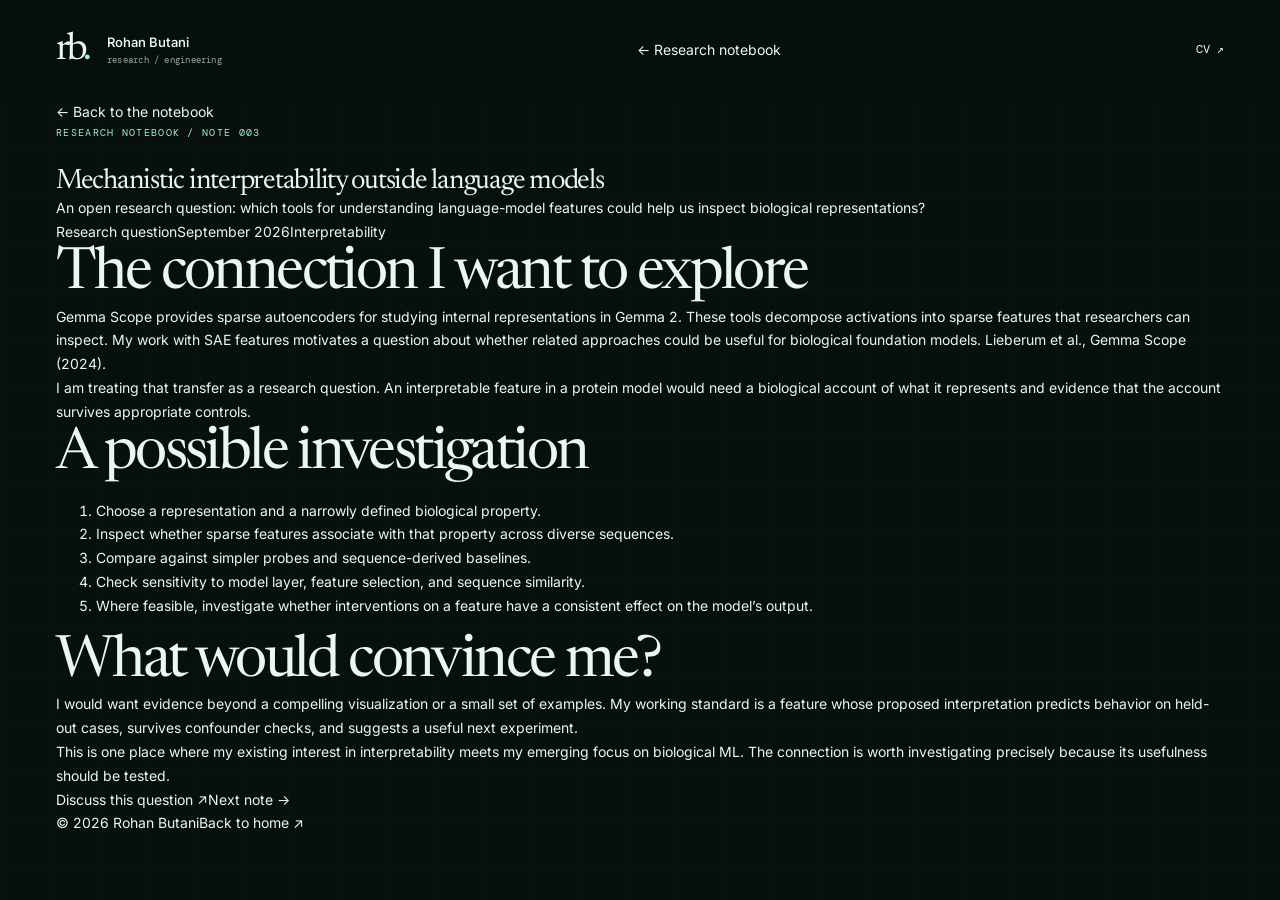
==== notes/interpretability-biology/index.html @ bb78e494 "Add a notebook entry on interpretability in biological models" ====
<!doctype html>
<html lang="en"><head>
<meta charset="utf-8"><meta name="viewport" content="width=device-width, initial-scale=1">
<meta name="theme-color" content="#07100f"><meta name="description" content="An open research question: which tools for understanding language-model features could help us inspect biological representations?">
<meta property="og:title" content="Mechanistic interpretability outside language models · Rohan Butani"><meta property="og:description" content="An open research question: which tools for understanding language-model features could help us inspect biological representations?"><meta property="og:type" content="article">
<title>Mechanistic interpretability outside language models · Rohan Butani</title><link rel="icon" href="../../favicon.svg" type="image/svg+xml">
<link rel="preconnect" href="https://fonts.googleapis.com"><link rel="preconnect" href="https://fonts.gstatic.com" crossorigin>
<link href="https://fonts.googleapis.com/css2?family=DM+Mono:wght@400;500&family=Inter:wght@400;500;600&family=Newsreader:ital,wght@0,400;0,500;1,400&display=swap" rel="stylesheet">
<link rel="stylesheet" href="../../styles.css"><script src="../../app.js" defer></script></head><body>
<a class="skip-link" href="#main">Skip to content</a>
<header class="site-header detail-header"><a class="identity" href="../../" aria-label="Rohan Butani home"><span class="monogram">rb<span>.</span></span><span class="identity-text">Rohan Butani<small>research / engineering</small></span></a><a class="detail-nav" href="../../#notes">← Research notebook</a><a class="cv-link" href="../../cv.html">CV ↗</a></header>
<main id="main" class="section-wrap detail-main"><a class="back-link" href="../../#notes">← Back to the notebook</a><p class="eyebrow section-label">Research notebook / Note 003</p><h1>Mechanistic interpretability outside language models</h1><p class="detail-subtitle">An open research question: which tools for understanding language-model features could help us inspect biological representations?</p><div class="detail-meta"><span>Research question</span><span>September 2026</span><span>Interpretability</span></div><article class="detail-body" aria-label="Notebook entry">
<h2>The connection I want to explore</h2>
<p>Gemma Scope provides sparse autoencoders for studying internal representations in Gemma 2. These tools decompose activations into sparse features that researchers can inspect. My work with SAE features motivates a question about whether related approaches could be useful for biological foundation models. <a href="https://arxiv.org/abs/2408.05147">Lieberum et al., Gemma Scope (2024)</a>.</p>
<p>I am treating that transfer as a research question. An interpretable feature in a protein model would need a biological account of what it represents and evidence that the account survives appropriate controls.</p>
<h2>A possible investigation</h2>
<ol><li>Choose a representation and a narrowly defined biological property.</li><li>Inspect whether sparse features associate with that property across diverse sequences.</li><li>Compare against simpler probes and sequence-derived baselines.</li><li>Check sensitivity to model layer, feature selection, and sequence similarity.</li><li>Where feasible, investigate whether interventions on a feature have a consistent effect on the model’s output.</li></ol>
<h2>What would convince me?</h2>
<p>I would want evidence beyond a compelling visualization or a small set of examples. My working standard is a feature whose proposed interpretation predicts behavior on held-out cases, survives confounder checks, and suggests a useful next experiment.</p>
<p>This is one place where my existing interest in interpretability meets my emerging focus on biological ML. The connection is worth investigating precisely because its usefulness should be tested.</p></article><div class="detail-end"><a href="mailto:rbutani1@jh.edu">Discuss this question ↗</a><a href="../protein-language-models/">Next note →</a></div></main>
<footer class="site-footer section-wrap"><span>© <span id="year">2026</span> Rohan Butani</span><a href="../../">Back to home ↗</a></footer></body></html>
---- styles.css ----
:root{--bg:#07100f;--bg-soft:#0b1514;--panel:#0e1916;--text:#ecf6f1;--muted:#95aaa1;--dim:#688077;--mint:#9ef0ca;--lime:#d6ff6a;--blue:#83c7ff;--line:rgba(181,216,199,.13);--serif:'Newsreader',Georgia,serif;--sans:'Inter',Arial,sans-serif;--mono:'DM Mono',monospace}
*{box-sizing:border-box}html{scroll-behavior:smooth;scroll-padding-top:100px}body{margin:0;background:var(--bg);color:var(--text);font-family:var(--sans);font-size:14px;line-height:1.7;-webkit-font-smoothing:antialiased}body::before{content:'';position:fixed;inset:0;pointer-events:none;z-index:-1;background-image:linear-gradient(rgba(190,220,203,.018) 1px,transparent 1px),linear-gradient(90deg,rgba(190,220,203,.018) 1px,transparent 1px);background-size:48px 48px}a{color:inherit;text-decoration:none}button{font:inherit;color:inherit;cursor:pointer}button,a{-webkit-tap-highlight-color:transparent}button{border:0}button:disabled{cursor:default}::selection{background:var(--mint);color:var(--bg)}:focus-visible{outline:2px solid var(--mint);outline-offset:6px}h1,h2,h3,p{margin:0}h1,h2{font-family:var(--serif);font-weight:400;letter-spacing:-.045em;line-height:1.05}h2{font-size:58px}h3{font-weight:500;font-size:20px;line-height:1.35;letter-spacing:-.035em}em{font-weight:400;color:var(--mint)}svg{display:block;width:100%}button{background:none}section[id]{scroll-margin-top:24px}.section-wrap{width:min(1240px,calc(100% - 112px));margin-inline:auto}.section{padding-block:112px}.eyebrow,.mono,.tags,.card-meta{font-family:var(--mono);font-weight:400}.eyebrow{font-size:10px;letter-spacing:.13em;text-transform:uppercase;line-height:1.7}.mono{font-size:10px;letter-spacing:.01em}.muted{color:var(--muted)}.section-label{color:var(--mint);margin-bottom:26px}.status-dot{display:inline-block;width:6px;height:6px;flex-shrink:0;background:var(--mint);border-radius:50%;box-shadow:0 0 10px #9ef0ca33;margin-right:8px;vertical-align:middle}.skip-link{position:fixed;top:-100px;left:20px;background:var(--mint);color:var(--bg);padding:12px 20px;z-index:100}.skip-link:focus{top:12px}
.site-header{height:100px;max-width:1440px;margin:auto;padding-inline:56px;display:flex;align-items:center;justify-content:space-between;gap:28px;position:sticky;top:0;z-index:20;background:#07100feb;backdrop-filter:blur(18px);border-bottom:1px solid transparent;transition:border-color .2s}.site-header.scrolled{border-color:var(--line)}.identity{display:flex;align-items:center;gap:14px;white-space:nowrap}.monogram{font-family:var(--serif);font-size:38px;line-height:1;letter-spacing:-4px;padding-right:5px}.monogram span{color:var(--mint)}.identity-text{font-size:13px;font-weight:550;line-height:1.6}.identity-text small{display:block;font-family:var(--mono);font-size:9px;color:var(--muted);font-weight:400;letter-spacing:.025em}.main-nav{display:flex;align-items:center;gap:25px;border:1px solid var(--line);border-radius:30px;padding:12px 24px;background:#b6d9ca04}.main-nav a{font-size:11px;color:var(--muted);transition:color .2s;position:relative}.main-nav a:hover,.main-nav a.active{color:var(--text)}.nav-dot{width:4px;height:4px;border-radius:50%;background:var(--mint);position:absolute;right:-7px;top:2px}.cv-link{font-family:var(--mono);font-size:12px}.cv-link span{color:var(--mint);margin-left:13px}.menu-toggle{display:none}
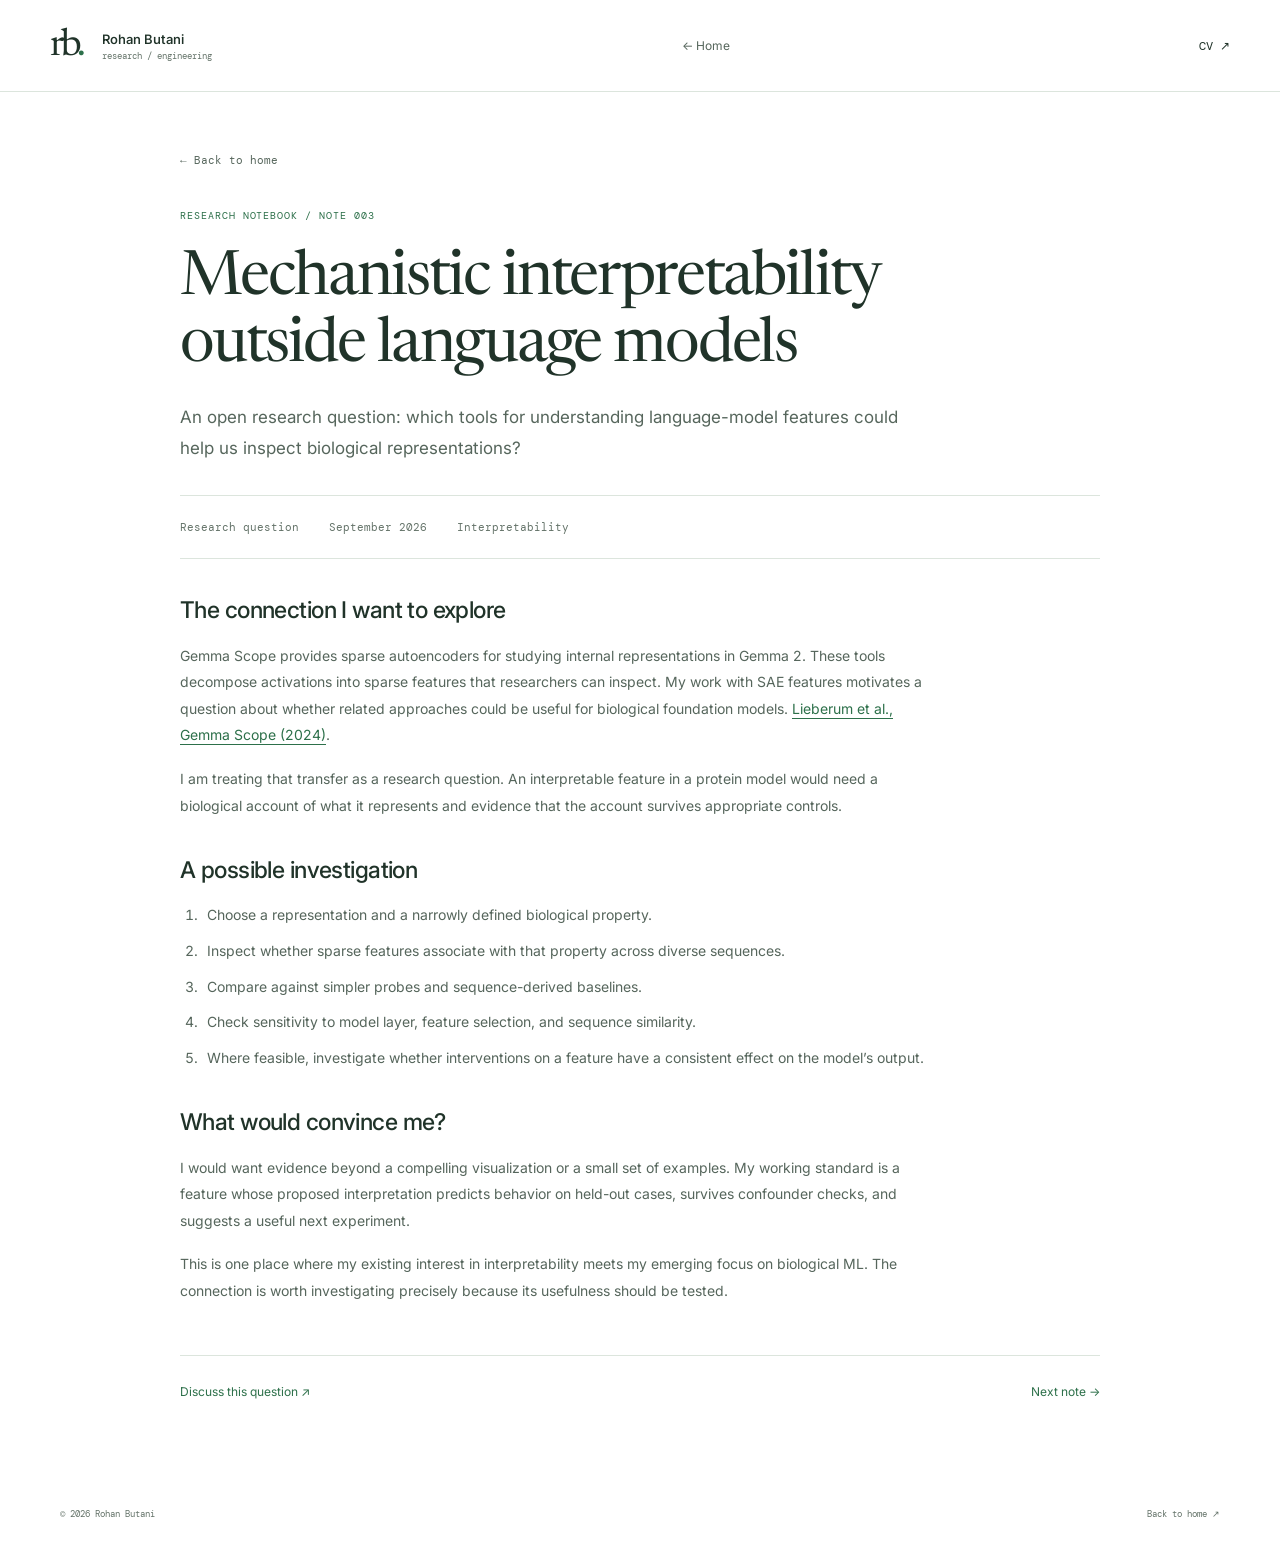
==== commit efd8994f: "Consolidate research experience and simplify homepage content" ====
--- a/notes/interpretability-biology/index.html
+++ b/notes/interpretability-biology/index.html
@@ -1,15 +1,15 @@
 <!doctype html>
 <html lang="en"><head>
 <meta charset="utf-8"><meta name="viewport" content="width=device-width, initial-scale=1">
-<meta name="theme-color" content="#07100f"><meta name="description" content="An open research question: which tools for understanding language-model features could help us inspect biological representations?">
+<meta name="robots" content="noindex"><meta name="theme-color" content="#ffffff"><meta name="description" content="An open research question: which tools for understanding language-model features could help us inspect biological representations?">
 <meta property="og:title" content="Mechanistic interpretability outside language models · Rohan Butani"><meta property="og:description" content="An open research question: which tools for understanding language-model features could help us inspect biological representations?"><meta property="og:type" content="article">
 <title>Mechanistic interpretability outside language models · Rohan Butani</title><link rel="icon" href="../../favicon.svg" type="image/svg+xml">
 <link rel="preconnect" href="https://fonts.googleapis.com"><link rel="preconnect" href="https://fonts.gstatic.com" crossorigin>
 <link href="https://fonts.googleapis.com/css2?family=DM+Mono:wght@400;500&family=Inter:wght@400;500;600&family=Newsreader:ital,wght@0,400;0,500;1,400&display=swap" rel="stylesheet">
 <link rel="stylesheet" href="../../styles.css"><script src="../../app.js" defer></script></head><body>
 <a class="skip-link" href="#main">Skip to content</a>
-<header class="site-header detail-header"><a class="identity" href="../../" aria-label="Rohan Butani home"><span class="monogram">rb<span>.</span></span><span class="identity-text">Rohan Butani<small>research / engineering</small></span></a><a class="detail-nav" href="../../#notes">← Research notebook</a><a class="cv-link" href="../../cv.html">CV ↗</a></header>
-<main id="main" class="section-wrap detail-main"><a class="back-link" href="../../#notes">← Back to the notebook</a><p class="eyebrow section-label">Research notebook / Note 003</p><h1>Mechanistic interpretability outside language models</h1><p class="detail-subtitle">An open research question: which tools for understanding language-model features could help us inspect biological representations?</p><div class="detail-meta"><span>Research question</span><span>September 2026</span><span>Interpretability</span></div><article class="detail-body" aria-label="Notebook entry">
+<header class="site-header detail-header"><a class="identity" href="../../" aria-label="Rohan Butani home"><span class="monogram">rb<span>.</span></span><span class="identity-text">Rohan Butani<small>research / engineering</small></span></a><a class="detail-nav" href="../../">← Home</a><a class="cv-link" href="../../cv.html">CV ↗</a></header>
+<main id="main" class="section-wrap detail-main"><a class="back-link" href="../../">← Back to home</a><p class="eyebrow section-label">Research notebook / Note 003</p><h1>Mechanistic interpretability outside language models</h1><p class="detail-subtitle">An open research question: which tools for understanding language-model features could help us inspect biological representations?</p><div class="detail-meta"><span>Research question</span><span>September 2026</span><span>Interpretability</span></div><article class="detail-body" aria-label="Notebook entry">
 <h2>The connection I want to explore</h2>
 <p>Gemma Scope provides sparse autoencoders for studying internal representations in Gemma 2. These tools decompose activations into sparse features that researchers can inspect. My work with SAE features motivates a question about whether related approaches could be useful for biological foundation models. <a href="https://arxiv.org/abs/2408.05147">Lieberum et al., Gemma Scope (2024)</a>.</p>
 <p>I am treating that transfer as a research question. An interpretable feature in a protein model would need a biological account of what it represents and evidence that the account survives appropriate controls.</p>
@@ -17,5 +17,5 @@
 <ol><li>Choose a representation and a narrowly defined biological property.</li><li>Inspect whether sparse features associate with that property across diverse sequences.</li><li>Compare against simpler probes and sequence-derived baselines.</li><li>Check sensitivity to model layer, feature selection, and sequence similarity.</li><li>Where feasible, investigate whether interventions on a feature have a consistent effect on the model’s output.</li></ol>
 <h2>What would convince me?</h2>
 <p>I would want evidence beyond a compelling visualization or a small set of examples. My working standard is a feature whose proposed interpretation predicts behavior on held-out cases, survives confounder checks, and suggests a useful next experiment.</p>
-<p>This is one place where my existing interest in interpretability meets my emerging focus on biological ML. The connection is worth investigating precisely because its usefulness should be tested.</p></article><div class="detail-end"><a href="mailto:rbutani1@jh.edu">Discuss this question ↗</a><a href="../protein-language-models/">Next note →</a></div></main>
+<p>This is one place where my existing interest in interpretability meets my emerging focus on biological ML. The connection is worth investigating precisely because its usefulness should be tested.</p></article><div class="detail-end"><a href="mailto:rbutani1@jh.edu">Discuss this question ↗</a><a href="../../notes/protein-language-models/">Next note →</a></div></main>
 <footer class="site-footer section-wrap"><span>© <span id="year">2026</span> Rohan Butani</span><a href="../../">Back to home ↗</a></footer></body></html>
--- a/styles.css
+++ b/styles.css
@@ -1,3 +1,403 @@
-:root{--bg:#07100f;--bg-soft:#0b1514;--panel:#0e1916;--text:#ecf6f1;--muted:#95aaa1;--dim:#688077;--mint:#9ef0ca;--lime:#d6ff6a;--blue:#83c7ff;--line:rgba(181,216,199,.13);--serif:'Newsreader',Georgia,serif;--sans:'Inter',Arial,sans-serif;--mono:'DM Mono',monospace}
-*{box-sizing:border-box}html{scroll-behavior:smooth;scroll-padding-top:100px}body{margin:0;background:var(--bg);color:var(--text);font-family:var(--sans);font-size:14px;line-height:1.7;-webkit-font-smoothing:antialiased}body::before{content:'';position:fixed;inset:0;pointer-events:none;z-index:-1;background-image:linear-gradient(rgba(190,220,203,.018) 1px,transparent 1px),linear-gradient(90deg,rgba(190,220,203,.018) 1px,transparent 1px);background-size:48px 48px}a{color:inherit;text-decoration:none}button{font:inherit;color:inherit;cursor:pointer}button,a{-webkit-tap-highlight-color:transparent}button{border:0}button:disabled{cursor:default}::selection{background:var(--mint);color:var(--bg)}:focus-visible{outline:2px solid var(--mint);outline-offset:6px}h1,h2,h3,p{margin:0}h1,h2{font-family:var(--serif);font-weight:400;letter-spacing:-.045em;line-height:1.05}h2{font-size:58px}h3{font-weight:500;font-size:20px;line-height:1.35;letter-spacing:-.035em}em{font-weight:400;color:var(--mint)}svg{display:block;width:100%}button{background:none}section[id]{scroll-margin-top:24px}.section-wrap{width:min(1240px,calc(100% - 112px));margin-inline:auto}.section{padding-block:112px}.eyebrow,.mono,.tags,.card-meta{font-family:var(--mono);font-weight:400}.eyebrow{font-size:10px;letter-spacing:.13em;text-transform:uppercase;line-height:1.7}.mono{font-size:10px;letter-spacing:.01em}.muted{color:var(--muted)}.section-label{color:var(--mint);margin-bottom:26px}.status-dot{display:inline-block;width:6px;height:6px;flex-shrink:0;background:var(--mint);border-radius:50%;box-shadow:0 0 10px #9ef0ca33;margin-right:8px;vertical-align:middle}.skip-link{position:fixed;top:-100px;left:20px;background:var(--mint);color:var(--bg);padding:12px 20px;z-index:100}.skip-link:focus{top:12px}
-.site-header{height:100px;max-width:1440px;margin:auto;padding-inline:56px;display:flex;align-items:center;justify-content:space-between;gap:28px;position:sticky;top:0;z-index:20;background:#07100feb;backdrop-filter:blur(18px);border-bottom:1px solid transparent;transition:border-color .2s}.site-header.scrolled{border-color:var(--line)}.identity{display:flex;align-items:center;gap:14px;white-space:nowrap}.monogram{font-family:var(--serif);font-size:38px;line-height:1;letter-spacing:-4px;padding-right:5px}.monogram span{color:var(--mint)}.identity-text{font-size:13px;font-weight:550;line-height:1.6}.identity-text small{display:block;font-family:var(--mono);font-size:9px;color:var(--muted);font-weight:400;letter-spacing:.025em}.main-nav{display:flex;align-items:center;gap:25px;border:1px solid var(--line);border-radius:30px;padding:12px 24px;background:#b6d9ca04}.main-nav a{font-size:11px;color:var(--muted);transition:color .2s;position:relative}.main-nav a:hover,.main-nav a.active{color:var(--text)}.nav-dot{width:4px;height:4px;border-radius:50%;background:var(--mint);position:absolute;right:-7px;top:2px}.cv-link{font-family:var(--mono);font-size:12px}.cv-link span{color:var(--mint);margin-left:13px}.menu-toggle{display:none}
+:root {
+  --bg: #ffffff;
+  --bg-soft: #f4f8f3;
+  --panel: #edf5eb;
+  --text: #203329;
+  --muted: #56665c;
+  --dim: #647369;
+  --mint: #2d704a;
+  --line: #dce5dd;
+  --serif: 'Newsreader', Georgia, serif;
+  --sans: 'Inter', Arial, sans-serif;
+  --mono: 'DM Mono', monospace;
+}
+* { box-sizing: border-box; }
+[hidden] { display: none !important; }
+html { scroll-behavior: smooth; scroll-padding-top: 95px; }
+body { margin: 0; background: var(--bg); color: var(--text); font: 14px/1.75 var(--sans); -webkit-font-smoothing: antialiased; }
+a { color: inherit; text-decoration: none; }
+button { border: 0; background: none; color: inherit; font: inherit; cursor: pointer; }
+a, button { -webkit-tap-highlight-color: transparent; }
+::selection { background: #dcefd6; color: var(--text); }
+:focus-visible { outline: 2px solid var(--mint); outline-offset: 5px; }
+h1, h2, h3, p { margin: 0; }
+h1, h2 { font-family: var(--serif); font-weight: 400; letter-spacing: -.035em; line-height: 1.08; }
+h2 { font-size: 47px; }
+h3 { font-size: 20px; font-weight: 500; line-height: 1.4; letter-spacing: -.025em; }
+em { color: var(--mint); font-weight: 400; }
+.section-wrap { width: min(1160px, calc(100% - 100px)); margin-inline: auto; }
+.section { padding-block: 90px; }
+.eyebrow, .mono, .tags { font-family: var(--mono); font-weight: 400; }
+.eyebrow { font-size: 10px; text-transform: uppercase; letter-spacing: .095em; line-height: 1.7; }
+.mono { font-size: 11px; }
+.muted { color: var(--muted); }
+.section-label { color: var(--mint); margin-bottom: 20px; }
+.status-dot { display: inline-block; width: 6px; height: 6px; border-radius: 50%; background: var(--mint); vertical-align: middle; margin-right: 8px; }
+.skip-link { position: fixed; z-index: 100; top: -100px; left: 20px; padding: 12px 20px; background: var(--panel); color: var(--text); }
+.skip-link:focus { top: 12px; }
+
+/* Navigation */
+.site-header { height: 92px; padding-inline: 50px; display: flex; align-items: center; justify-content: space-between; gap: 25px; position: sticky; top: 0; z-index: 20; background: #fffffff5; backdrop-filter: blur(12px); border-bottom: 1px solid var(--line); }
+.identity { display: flex; align-items: center; gap: 15px; white-space: nowrap; }
+.monogram { font: 38px/1 var(--serif); letter-spacing: -4px; padding-right: 5px; }
+.monogram span { color: var(--mint); }
+.identity-text { font-size: 13px; font-weight: 550; line-height: 1.7; }
+.identity-text small { display: block; color: var(--dim); font: 9px/1.5 var(--mono); }
+.main-nav { display: flex; align-items: center; gap: 26px; }
+.main-nav a { padding: 8px 0; color: var(--muted); font-size: 12px; border-bottom: 1px solid transparent; }
+.main-nav a:hover, .main-nav a.active { color: var(--mint); border-color: var(--mint); }
+.cv-link { font: 12px var(--mono); }
+.cv-link span { color: var(--mint); margin-left: 9px; }
+.menu-toggle { display: none; }
+
+/* Introduction */
+.hero { display: grid; grid-template-columns: minmax(0, 1fr) 255px; align-items: center; gap: 80px; padding-block: 83px 85px; }
+.institution { color: var(--mint); }
+.hero-discipline { font-size: 10px; color: var(--dim); margin-top: 6px; }
+.hero h1 { font-size: clamp(58px, 5.3vw, 76px); line-height: 1.06; margin: 28px 0 24px; max-width: 770px; }
+.hero h1 em { display: block; }
+.hero-description { max-width: 640px; color: var(--muted); font-size: 15px; line-height: 1.85; }
+.hero-actions { display: flex; align-items: center; flex-wrap: wrap; gap: 27px; margin-top: 28px; }
+.button { display: inline-flex; align-items: center; gap: 27px; padding: 12px 18px; border: 1px solid #c9dec5; font-size: 12px; font-weight: 500; border-radius: 3px; }
+.button-primary { background: #e4f0df; color: #27583b; }
+.button-primary:hover { background: #d6e9cf; }
+.button span { font-size: 18px; }
+.email-link { font-size: 12px; color: var(--muted); }
+.email-link span { margin-left: 9px; }
+.hero-direction { margin-top: 28px; padding-left: 15px; border-left: 2px solid #bad5b2; }
+.hero-direction .eyebrow { font-size: 9px; color: var(--dim); }
+.hero-direction p { font-size: 12px; margin-top: 4px; }
+.hero-direction p span { padding-inline: 4px; color: var(--mint); }
+.hero-profile { border-left: 1px solid var(--line); padding: 6px 0 6px 30px; }
+.hero-profile > .eyebrow { color: var(--dim); font-size: 9px; margin-bottom: 29px; }
+.hero-profile > div { margin-bottom: 26px; }
+.hero-profile h2 { font: 500 12px/1.5 var(--sans); letter-spacing: 0; margin-bottom: 7px; }
+.hero-profile p { font-size: 12px; color: var(--muted); line-height: 1.85; }
+.hero-profile > a { font-size: 11px; color: var(--mint); }
+.hero-profile > a span { margin-left: 8px; }
+
+/* Research and projects */
+.section-intro { display: flex; align-items: flex-end; justify-content: space-between; gap: 55px; margin-bottom: 36px; }
+.intro-description { max-width: 360px; color: var(--muted); font-size: 13px; line-height: 1.85; }
+.work-section { border-block: 1px solid var(--line); background: var(--bg-soft); }
+.filter-bar { display: flex; align-items: center; justify-content: space-between; gap: 20px; margin-bottom: 22px; padding-bottom: 18px; border-bottom: 1px solid var(--line); }
+.filters { display: flex; gap: 8px; }
+.filter { padding: 7px 13px; border: 1px solid transparent; color: var(--muted); border-radius: 3px; font-size: 11px; }
+.filter.active { color: var(--mint); background: #e1eedc; border-color: #c7ddc0; }
+.filter:hover { color: var(--mint); }
+.filter span { font: 9px var(--mono); margin-left: 7px; }
+#work-count { font-size: 10px; color: var(--dim); }
+.work-grid { display: grid; grid-template-columns: 1fr 1fr; gap: 20px; }
+.project-card { display: block; border: 1px solid var(--line); background: var(--bg); border-radius: 3px; transition: border-color .2s, box-shadow .2s; }
+.project-card:hover { border-color: #9cbd99; box-shadow: 0 4px 16px #20332906; }
+.project-card[hidden] { display: none; }
+.project-content { padding: 29px; }
+.project-top { display: flex; align-items: center; justify-content: space-between; gap: 18px; margin-bottom: 23px; }
+.project-top .eyebrow { font-size: 9px; color: var(--mint); letter-spacing: .06em; }
+.project-arrow { color: var(--mint); font-size: 21px; line-height: 1; }
+.project-content h3 { font: 400 29px/1.18 var(--serif); letter-spacing: -.025em; margin-bottom: 17px; }
+.project-content > p { font-size: 13px; color: var(--muted); line-height: 1.85; margin-bottom: 23px; }
+.project-metrics { display: flex; flex-wrap: wrap; gap: 32px; padding-block: 4px 22px; }
+.project-metrics strong { font: 400 26px/1 var(--serif); }
+.project-metrics strong span { font-size: 18px; }
+.project-metrics small { display: block; color: var(--dim); font-size: 10px; margin-top: 7px; }
+.tags { display: flex; flex-wrap: wrap; gap: 6px; color: var(--muted); font-size: 9px; line-height: 1.5; }
+.tags span { padding: 4px 7px; background: #f5f8f3; border: 1px solid var(--line); border-radius: 2px; }
+.metric-note { display: block; color: var(--dim); font-size: 10px; margin-top: 12px; }
+.build-grid { display: grid; grid-template-columns: 1fr 1fr; gap: 20px; }
+.build-card { display: flex; flex-direction: column; border: 1px solid var(--line); padding: 29px; border-radius: 3px; transition: border-color .2s; }
+.build-card:hover { border-color: #8eae87; }
+.build-top { display: flex; justify-content: space-between; align-items: center; flex-wrap: wrap; gap: 12px; margin-bottom: 22px; }
+.build-top .eyebrow { font-size: 9px; color: var(--mint); }
+.project-status { font: 9px/1.5 var(--mono); color: var(--dim); background: var(--bg-soft); padding: 5px 7px; border-radius: 3px; }
+.build-card h3 { font: 400 31px/1.2 var(--serif); margin-bottom: 16px; }
+.build-card p { color: var(--muted); font-size: 13px; line-height: 1.85; margin-bottom: 23px; }
+.build-card .tags { margin-top: auto; }
+.build-link { display: flex; justify-content: space-between; margin-top: 25px; padding-top: 18px; border-top: 1px solid var(--line); font-size: 11px; color: var(--mint); }
+.build-featured { grid-column: 1 / -1; background: #eff6eb; display: grid; grid-template-columns: 1.35fr 1fr; column-gap: 50px; }
+.build-featured .build-top { grid-column: 1 / -1; }
+.build-featured h3 { font-size: 39px; }
+.build-featured .award { font: 11px/1.6 var(--mono); color: #32633d; background: #dfecd8; border: 1px solid #c7dabe; padding: 7px 10px; border-radius: 3px; }
+.build-featured p { max-width: 630px; }
+.build-featured .build-details { align-self: center; padding-left: 25px; border-left: 1px solid #ceddc6; }
+.build-featured .build-details p { font-size: 12px; }
+.build-featured .build-link { grid-column: 1 / -1; margin-top: 2px; }
+.build-card:last-child:nth-child(even):not(.build-featured) { grid-column: 1 / -1; }
+.build-card:last-child:nth-child(even):not(.build-featured) p { max-width: 760px; }
+
+/* Research and professional experience */
+.timeline { border-top: 1px solid var(--line); }
+.timeline-item { display: grid; grid-template-columns: 125px 1fr 1.3fr; gap: 30px; padding: 29px 0; border-bottom: 1px solid var(--line); }
+.timeline-date { color: var(--dim); padding-top: 3px; font-size: 10px; }
+.current-label { display: block; color: var(--mint); margin-top: 7px; font-size: 9px; }
+.timeline-org h3 { font-size: 19px; margin-bottom: 6px; }
+.timeline-org p { color: var(--muted); font-size: 12px; }
+.timeline-org > .mono { display: block; color: var(--dim); font-size: 9px; margin-top: 8px; }
+.timeline-description p { color: var(--muted); font-size: 13px; line-height: 1.85; }
+.timeline-description .subtle { margin-top: 9px; font-size: 12px; }
+.timeline-description .tags { margin-top: 12px; }
+.professional-section { border-block: 1px solid var(--line); background: #fafcf9; }
+
+/* Learning and notebook */
+.now-section { background: var(--bg-soft); border-block: 1px solid var(--line); }
+.now-layout { display: grid; grid-template-columns: 1fr 1.4fr; gap: 75px; }
+.now-intro h2 { font-size: 49px; max-width: 320px; }
+.now-intro > p:not(.eyebrow) { max-width: 310px; color: var(--muted); font-size: 13px; margin-top: 23px; }
+.now-stamp { margin-top: 28px; color: var(--mint); font-size: 10px; }
+.now-intro p.now-context { font: 10px/1.9 var(--mono); color: var(--dim); margin-top: 17px; }
+.now-items article { display: grid; grid-template-columns: 23px 1fr 14px; gap: 18px; padding: 23px 0; border-bottom: 1px solid var(--line); }
+.now-items article:first-child { padding-top: 0; }
+.now-items article > .mono { color: var(--dim); font-size: 10px; padding-top: 3px; }
+.now-items h3 { font-size: 18px; margin-bottom: 8px; }
+.now-items p { font-size: 13px; color: var(--muted); margin-bottom: 11px; }
+.now-topics { font-size: 9px; color: var(--dim); }
+.now-marker { color: var(--mint); }
+.notes-grid { display: grid; grid-template-columns: repeat(3, 1fr); gap: 27px; }
+.note-card { display: flex; flex-direction: column; padding: 22px 0; border-block: 1px solid var(--line); }
+.note-card:hover { border-color: var(--mint); }
+.note-card > .eyebrow { display: flex; justify-content: space-between; gap: 10px; color: var(--mint); font-size: 9px; margin-bottom: 24px; }
+.note-card > .eyebrow > span { color: var(--dim); text-transform: none; letter-spacing: 0; }
+.note-card h3 { font: 400 27px/1.2 var(--serif); letter-spacing: -.02em; margin-bottom: 15px; }
+.note-card p { color: var(--muted); font-size: 12px; line-height: 1.85; margin-bottom: 25px; }
+.note-bottom { display: flex; justify-content: space-between; gap: 12px; margin-top: auto; font-size: 9px; color: var(--dim); }
+.note-bottom b { font-size: 17px; font-weight: 400; color: var(--mint); }
+.other-questions { margin-top: 30px; padding: 20px 0; border-bottom: 1px solid var(--line); }
+summary { list-style: none; cursor: pointer; }
+summary::-webkit-details-marker { display: none; }
+.other-questions summary { display: flex; align-items: center; gap: 25px; font-size: 12px; color: var(--muted); }
+.other-questions summary .eyebrow { font-size: 9px; color: var(--dim); flex-shrink: 0; }
+.other-questions summary > span:last-child { margin-left: auto; color: var(--mint); font-size: 18px; }
+.other-questions[open] summary > span:last-child { transform: rotate(45deg); }
+.other-questions p { max-width: 780px; font-size: 13px; color: var(--muted); margin-top: 22px; }
+.manifesto { padding-block: 55px; border-block: 1px solid var(--line); }
+.manifesto > .eyebrow { color: var(--dim); }
+.manifesto blockquote { max-width: 940px; margin: 22px 0; font: 400 32px/1.4 var(--serif); letter-spacing: -.02em; }
+.manifesto-signature { color: var(--dim); font-size: 10px; }
+.manifesto-signature span { padding-inline: 10px; }
+.foundations { display: grid; grid-template-columns: 1fr 1fr; gap: 70px; }
+.foundations h3 { font-size: 23px; margin-bottom: 14px; }
+.foundations p { font-size: 13px; color: var(--muted); margin-bottom: 15px; }
+.foundations .mono { font-size: 10px; }
+.foundations .education-interests { font-size: 12px; color: var(--dim); margin-top: 21px; }
+.toolkit { display: grid; gap: 22px; }
+.toolkit .eyebrow { display: block; font-size: 9px; color: var(--dim); margin-bottom: 7px; }
+.toolkit p { margin: 0; font-size: 12px; }
+
+/* Contact */
+.contact-section { border-block: 1px solid var(--line); background: var(--panel); padding-block: 75px; }
+.contact-layout { display: flex; justify-content: space-between; align-items: center; gap: 60px; }
+.contact-layout h2 { font-size: 46px; }
+.contact-layout p { max-width: 450px; color: var(--muted); font-size: 13px; margin-top: 22px; }
+.contact-actions { min-width: 280px; display: flex; flex-direction: column; align-items: flex-start; }
+.contact-email { font: 30px/1.5 var(--serif); letter-spacing: -.025em; border-bottom: 1px solid #b9ceb3; padding-bottom: 10px; white-space: nowrap; }
+.contact-email span { margin-left: 18px; color: var(--mint); }
+.copy-email { color: var(--muted); font-size: 10px; padding: 12px 0; }
+.copy-email span { margin-left: 15px; }
+.copy-feedback { min-height: 22px; max-width: 300px; color: var(--mint); font-size: 10px; }
+.text-link { color: var(--mint); font-size: 12px; }
+.text-link span { margin-left: 18px; }
+.site-footer { display: flex; align-items: center; justify-content: space-between; gap: 25px; padding-block: 25px; color: var(--dim); font: 9px/1.6 var(--mono); }
+
+/* Project and notebook pages */
+.detail-nav { color: var(--muted); font-size: 12px; }
+.detail-main { max-width: 920px; min-height: 70vh; padding-block: 55px 80px; }
+.back-link { display: inline-block; margin-bottom: 40px; color: var(--muted); font: 11px var(--mono); }
+.back-link:hover { color: var(--mint); }
+.detail-main h1 { font-size: 62px; max-width: 870px; margin: 22px 0; }
+.detail-subtitle { font-size: 17px; color: var(--muted); max-width: 750px; line-height: 1.85; }
+.detail-meta { display: flex; flex-wrap: wrap; gap: 12px 30px; color: var(--dim); font: 11px/1.7 var(--mono); padding: 22px 0; margin: 30px 0; border-block: 1px solid var(--line); }
+.detail-body { max-width: 750px; }
+.detail-body h2 { font: 500 23px/1.4 var(--sans); letter-spacing: -.025em; margin: 35px 0 16px; }
+.detail-body p, .detail-body li { font-size: 14px; line-height: 1.9; color: var(--muted); }
+.detail-body p { margin-bottom: 17px; }
+.detail-body strong { color: var(--text); font-weight: 550; }
+.detail-body ul, .detail-body ol { padding-left: 22px; }
+.detail-body li { padding-left: 5px; margin-bottom: 9px; }
+.detail-body a { color: var(--mint); text-decoration: underline; text-underline-offset: 4px; overflow-wrap: anywhere; }
+.detail-body blockquote { font: 26px/1.5 var(--serif); margin: 28px 0; padding: 15px 24px; border-left: 2px solid #abcba0; background: var(--bg-soft); }
+.detail-body .callout { padding: 22px; margin: 25px 0; background: var(--bg-soft); border: 1px solid var(--line); }
+.detail-body .callout p:last-child { margin-bottom: 0; }
+.detail-body table { width: 100%; border-collapse: collapse; font-size: 13px; margin: 22px 0; }
+.detail-body th, .detail-body td { padding: 12px 10px; text-align: left; border-bottom: 1px solid var(--line); }
+.detail-body th { font-weight: 500; }
+.detail-body td { color: var(--muted); }
+.detail-body code { font: 12px var(--mono); color: var(--mint); overflow-wrap: anywhere; }
+.detail-end { display: flex; justify-content: space-between; flex-wrap: wrap; gap: 22px; margin-top: 50px; padding-top: 25px; border-top: 1px solid var(--line); }
+.detail-end a { font-size: 12px; color: var(--mint); }
+
+/* Curriculum vitae */
+.cv-main { max-width: 900px; padding-block: 50px 80px; }
+.cv-top { display: flex; justify-content: space-between; align-items: flex-start; gap: 20px; }
+.cv-main h1 { font-size: 62px; margin: 15px 0; }
+.cv-main .cv-lead { color: var(--muted); font-size: 15px; }
+.cv-main .cv-contact { color: var(--mint); font-size: 12px; margin-top: 15px; }
+.cv-main h2 { font: 12px/1.4 var(--mono); text-transform: uppercase; letter-spacing: .08em; color: var(--mint); padding-bottom: 15px; border-bottom: 1px solid var(--line); margin: 35px 0 22px; }
+.cv-entry { margin-bottom: 25px; }
+.cv-entry h3 { font-size: 17px; }
+.cv-entry p { color: var(--muted); font-size: 13px; margin-top: 6px; }
+.cv-entry .cv-date { color: var(--dim); font: 11px/1.8 var(--mono); }
+.print-button { flex-shrink: 0; border: 1px solid var(--line); background: var(--bg-soft); color: var(--mint); padding: 10px 15px; font-size: 11px; margin-top: 20px; }
+
+@media (max-width: 1100px) {
+  .section-wrap { width: calc(100% - 72px); }
+  .site-header { padding-inline: 36px; gap: 20px; }
+  .main-nav { gap: 20px; }
+  .main-nav a { font-size: 11px; }
+  .hero { gap: 40px; grid-template-columns: minmax(0, 1fr) 220px; }
+  .hero h1 { font-size: 64px; }
+  .hero-profile { padding-left: 24px; }
+  .hero-profile p { font-size: 11px; }
+  .timeline-item { grid-template-columns: 110px 1fr 1.2fr; gap: 22px; }
+  .now-layout { gap: 45px; }
+  .contact-layout { gap: 30px; }
+  .contact-layout h2 { font-size: 40px; }
+  .note-card h3 { font-size: 25px; }
+}
+@media (max-width: 850px) {
+  .site-header { height: 80px; }
+  .identity-text { display: none; }
+  .hero { grid-template-columns: 1fr; gap: 40px; padding-block: 60px; }
+  .hero h1 { max-width: 710px; font-size: 68px; }
+  .hero-profile { display: grid; grid-template-columns: repeat(3, 1fr); gap: 20px; border-left: 0; border-top: 1px solid var(--line); padding: 25px 0 0; }
+  .hero-profile > .eyebrow { grid-column: 1 / -1; margin: 0; }
+  .hero-profile > div { margin: 0; }
+  .hero-profile > a { grid-column: 1 / -1; }
+  .section { padding-block: 70px; }
+  h2 { font-size: 41px; }
+  .section-intro { gap: 30px; }
+  .intro-description { max-width: 290px; font-size: 12px; }
+  .project-content, .build-card { padding: 24px; }
+  .project-content h3 { font-size: 27px; }
+  .project-top .eyebrow { font-size: 8px; }
+  .tags { font-size: 8px; }
+  .timeline-item { grid-template-columns: 100px 1fr; gap: 16px 25px; }
+  .timeline-description { grid-column: 2; }
+  .now-layout { gap: 35px; grid-template-columns: 1fr 1.2fr; }
+  .now-intro h2 { font-size: 43px; }
+  .notes-grid { gap: 20px; }
+  .note-card > .eyebrow { flex-wrap: wrap; font-size: 8px; }
+  .note-card h3 { font-size: 25px; }
+  .note-bottom { font-size: 8px; }
+  .contact-actions { min-width: 235px; }
+  .contact-email { font-size: 26px; }
+  .contact-email span { margin-left: 10px; }
+  .detail-main h1 { font-size: 55px; }
+}
+@media (max-width: 680px) {
+  html { scroll-padding-top: 85px; }
+  .section-wrap { width: calc(100% - 40px); }
+  .site-header { height: 75px; padding-inline: 20px; gap: 20px; }
+  .identity { gap: 12px; }
+  .identity-text { display: block; font-size: 12px; }
+  .identity-text small { font-size: 8px; }
+  .monogram { font-size: 34px; }
+  .menu-toggle { display: block; margin-left: auto; padding: 10px 0; font: 10px var(--mono); }
+  .menu-toggle span { color: var(--mint); margin-left: 4px; }
+  .main-nav { display: none; position: absolute; left: 20px; right: 20px; top: 69px; padding: 12px; grid-template-columns: repeat(3, 1fr); gap: 4px; background: white; border: 1px solid var(--line); box-shadow: 0 12px 25px #2033290d; border-radius: 3px; }
+  .main-nav.open { display: grid; }
+  .main-nav a { padding: 12px 8px; font-size: 12px; }
+  .cv-link { font-size: 11px; }
+  .cv-link span { margin-left: 4px; }
+  .hero { padding-block: 43px 48px; gap: 32px; }
+  .institution { font-size: 9px; }
+  .hero-discipline { font-size: 8px; }
+  .hero h1 { font-size: clamp(47px, 10.5vw, 65px); margin-top: 25px; }
+  .hero h1 em { display: inline; }
+  .hero-description { font-size: 14px; }
+  .hero-actions { gap: 20px; }
+  .button { font-size: 11px; padding: 11px 14px; gap: 20px; }
+  .email-link { font-size: 11px; }
+  .hero-direction p { font-size: 11px; }
+  .hero-profile { gap: 20px 18px; grid-template-columns: 1fr 1fr; }
+  .hero-profile > div:last-of-type { grid-column: 1 / -1; }
+  .hero-profile p { font-size: 12px; }
+  .section { padding-block: 57px; }
+  .section-label { font-size: 9px; margin-bottom: 17px; }
+  h2 { font-size: 39px; }
+  .section-intro { display: block; margin-bottom: 28px; }
+  .intro-description { max-width: 460px; font-size: 13px; margin-top: 20px; }
+  .filter-bar { gap: 10px; flex-wrap: wrap; }
+  .filters { gap: 5px; }
+  .filter { font-size: 10px; padding: 7px 10px; }
+  #work-count { font-size: 9px; }
+  .work-grid, .build-grid { grid-template-columns: 1fr; gap: 16px; }
+  .project-content, .build-card { padding: 23px; }
+  .project-top .eyebrow { font-size: 8px; }
+  .project-content h3 { font-size: 28px; }
+  .project-content > p { font-size: 13px; }
+  .project-metrics { gap: 25px; }
+  .project-metrics strong { font-size: 25px; }
+  .project-metrics small { font-size: 9px; }
+  .tags { font-size: 8px; }
+  .build-featured { display: flex; }
+  .build-featured .award { font-size: 9px; padding: 7px; }
+  .build-featured .build-details { border: 0; padding: 0; align-self: stretch; }
+  .build-featured .build-link { margin-top: 22px; }
+  .build-top { gap: 14px; }
+  .project-status { font-size: 8px; }
+  .timeline-item { grid-template-columns: 1fr; gap: 11px; padding-block: 25px; }
+  .timeline-date { display: flex; align-items: center; gap: 12px; padding: 0; }
+  .current-label { margin: 0; }
+  .timeline-description { grid-column: auto; }
+  .timeline-org h3 { font-size: 20px; }
+  .now-layout { grid-template-columns: 1fr; gap: 35px; }
+  .now-intro h2 { max-width: none; font-size: 40px; }
+  .now-intro > p:not(.eyebrow) { max-width: 430px; }
+  .now-items article { gap: 12px; }
+  .now-items h3 { font-size: 18px; }
+  .notes-grid { grid-template-columns: 1fr; gap: 20px; }
+  .note-card > .eyebrow { font-size: 9px; }
+  .note-card h3 { font-size: 28px; }
+  .note-card p { font-size: 13px; }
+  .note-bottom { font-size: 9px; }
+  .other-questions summary { flex-wrap: wrap; gap: 10px; position: relative; padding-right: 20px; }
+  .other-questions summary .eyebrow { width: 100%; }
+  .other-questions summary > span:last-child { position: absolute; right: 0; top: 10px; }
+  .manifesto { padding-block: 40px; }
+  .manifesto blockquote { font-size: 28px; }
+  .manifesto-signature { font-size: 8px; }
+  .manifesto-signature span { padding-inline: 5px; }
+  .foundations { grid-template-columns: 1fr; gap: 28px; }
+  .toolkit { border-top: 1px solid var(--line); padding-top: 27px; }
+  .contact-section { padding-block: 55px; }
+  .contact-layout { display: block; }
+  .contact-layout h2 { font-size: 39px; }
+  .contact-actions { margin-top: 32px; }
+  .contact-email { font-size: 29px; }
+  .contact-email span { margin-left: 30px; }
+  .site-footer { flex-wrap: wrap; font-size: 8px; gap: 15px; }
+  .footer-motto { display: none; }
+  .site-footer > a { margin-left: auto; }
+  .detail-nav { font-size: 10px; }
+  .detail-main { padding-block: 35px 60px; }
+  .back-link { font-size: 10px; margin-bottom: 30px; }
+  .detail-main h1 { font-size: 43px; }
+  .detail-subtitle { font-size: 15px; }
+  .detail-meta { font-size: 10px; }
+  .detail-body h2 { font-size: 21px; }
+  .detail-body p, .detail-body li { font-size: 13px; }
+  .detail-body blockquote { font-size: 24px; padding: 15px; }
+  .detail-body th, .detail-body td { font-size: 12px; padding: 10px 7px; }
+  .cv-main { padding-top: 30px; }
+  .cv-top { display: block; }
+  .cv-main h1 { font-size: 52px; }
+}
+@media (prefers-reduced-motion: reduce) {
+  html { scroll-behavior: auto; }
+  *, *::before, *::after { transition: none !important; animation: none !important; }
+}
+@media print {
+  body { background: white; color: #111; }
+  .site-header, .site-footer, .print-button, .skip-link { display: none; }
+  .cv-main { width: 100%; max-width: none; padding: 0; }
+  .cv-main h1 { font-size: 35px; }
+  .cv-main h2 { font-size: 11px; color: #174936; margin: 24px 0 12px; border-color: #bbb; break-after: avoid; }
+  .cv-main .eyebrow { color: #174936; }
+  .cv-main .cv-lead { font-size: 12px; color: #333; }
+  .cv-main .cv-contact, .cv-entry p, .cv-entry .cv-date { color: #333; font-size: 10px; }
+  .cv-entry { break-inside: avoid; margin-bottom: 16px; }
+  .cv-entry h3 { font-size: 13px; }
+  .cv-top { display: block; }
+  a { color: inherit; }
+  @page { margin: 16mm; }
+}
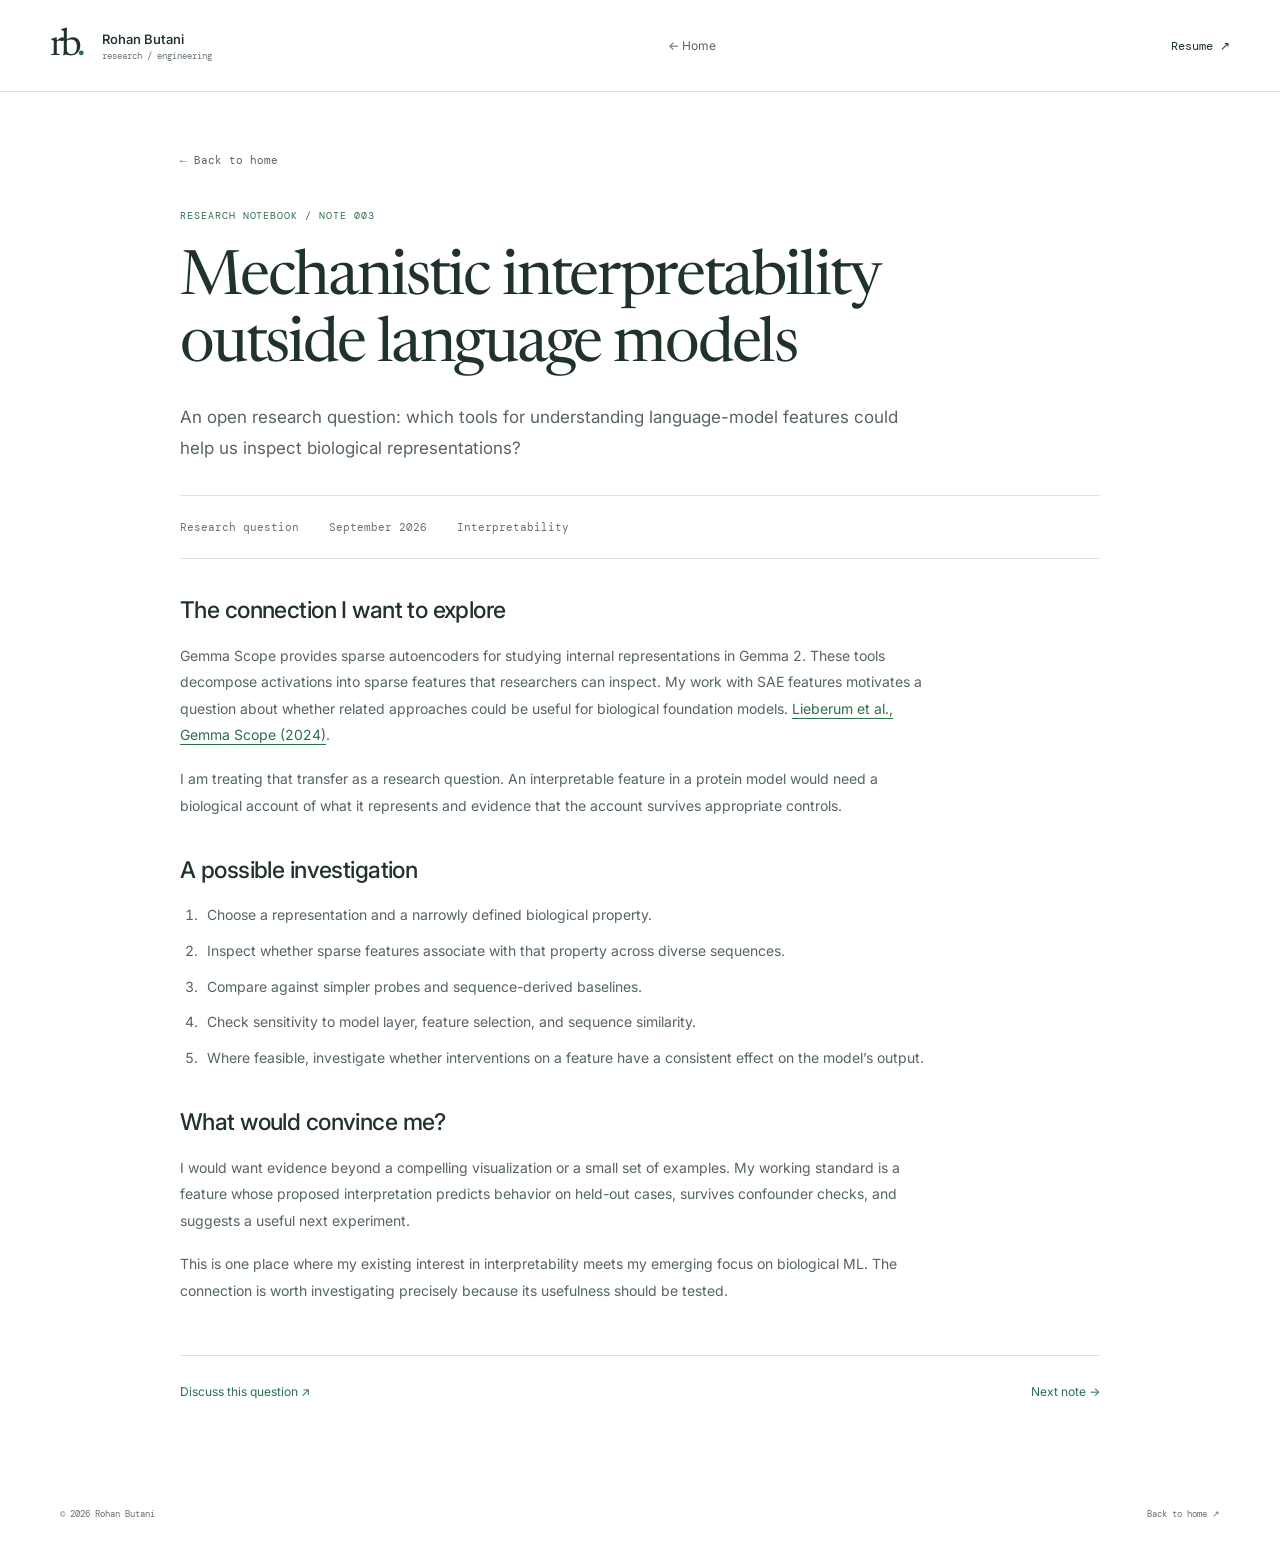
==== commit 5e272b70: "Replace CV links with browser preview of the supplied resume PDF" ====
--- a/notes/interpretability-biology/index.html
+++ b/notes/interpretability-biology/index.html
@@ -8,7 +8,7 @@
 <link href="https://fonts.googleapis.com/css2?family=DM+Mono:wght@400;500&family=Inter:wght@400;500;600&family=Newsreader:ital,wght@0,400;0,500;1,400&display=swap" rel="stylesheet">
 <link rel="stylesheet" href="../../styles.css"><script src="../../app.js" defer></script></head><body>
 <a class="skip-link" href="#main">Skip to content</a>
-<header class="site-header detail-header"><a class="identity" href="../../" aria-label="Rohan Butani home"><span class="monogram">rb<span>.</span></span><span class="identity-text">Rohan Butani<small>research / engineering</small></span></a><a class="detail-nav" href="../../">← Home</a><a class="cv-link" href="../../cv.html">CV ↗</a></header>
+<header class="site-header detail-header"><a class="identity" href="../../" aria-label="Rohan Butani home"><span class="monogram">rb<span>.</span></span><span class="identity-text">Rohan Butani<small>research / engineering</small></span></a><a class="detail-nav" href="../../">← Home</a><a class="resume-link" href="../../Rohan_Butani_Research_Resume.pdf" target="_blank" rel="noopener">Resume ↗</a></header>
 <main id="main" class="section-wrap detail-main"><a class="back-link" href="../../">← Back to home</a><p class="eyebrow section-label">Research notebook / Note 003</p><h1>Mechanistic interpretability outside language models</h1><p class="detail-subtitle">An open research question: which tools for understanding language-model features could help us inspect biological representations?</p><div class="detail-meta"><span>Research question</span><span>September 2026</span><span>Interpretability</span></div><article class="detail-body" aria-label="Notebook entry">
 <h2>The connection I want to explore</h2>
 <p>Gemma Scope provides sparse autoencoders for studying internal representations in Gemma 2. These tools decompose activations into sparse features that researchers can inspect. My work with SAE features motivates a question about whether related approaches could be useful for biological foundation models. <a href="https://arxiv.org/abs/2408.05147">Lieberum et al., Gemma Scope (2024)</a>.</p>
--- a/styles.css
+++ b/styles.css
@@ -46,16 +46,16 @@
 .main-nav { display: flex; align-items: center; gap: 26px; }
 .main-nav a { padding: 8px 0; color: var(--muted); font-size: 12px; border-bottom: 1px solid transparent; }
 .main-nav a:hover, .main-nav a.active { color: var(--mint); border-color: var(--mint); }
-.cv-link { font: 12px var(--mono); }
-.cv-link span { color: var(--mint); margin-left: 9px; }
+.resume-link { font: 12px var(--mono); }
+.resume-link span { color: var(--mint); margin-left: 9px; }
 .menu-toggle { display: none; }
 
 /* Introduction */
 .hero { display: grid; grid-template-columns: minmax(0, 1fr) 255px; align-items: center; gap: 80px; padding-block: 83px 85px; }
 .institution { color: var(--mint); }
 .hero-discipline { font-size: 10px; color: var(--dim); margin-top: 6px; }
-.hero h1 { font-size: clamp(58px, 5.3vw, 76px); line-height: 1.06; margin: 28px 0 24px; max-width: 770px; }
-.hero h1 em { display: block; }
+.hero h1 { font-size: clamp(50px, 4.2vw, 60px); line-height: 1.12; margin: 28px 0 24px; max-width: 770px; }
+.hero h1 em { display: inline; }
 .hero-description { max-width: 640px; color: var(--muted); font-size: 15px; line-height: 1.85; }
 .hero-actions { display: flex; align-items: center; flex-wrap: wrap; gap: 27px; margin-top: 28px; }
 .button { display: inline-flex; align-items: center; gap: 27px; padding: 12px 18px; border: 1px solid #c9dec5; font-size: 12px; font-weight: 500; border-radius: 3px; }
@@ -122,8 +122,6 @@
 .build-featured .build-details { align-self: center; padding-left: 25px; border-left: 1px solid #ceddc6; }
 .build-featured .build-details p { font-size: 12px; }
 .build-featured .build-link { grid-column: 1 / -1; margin-top: 2px; }
-.build-card:last-child:nth-child(even):not(.build-featured) { grid-column: 1 / -1; }
-.build-card:last-child:nth-child(even):not(.build-featured) p { max-width: 760px; }
 
 /* Research and professional experience */
 .timeline { border-top: 1px solid var(--line); }
@@ -244,7 +242,7 @@
   .main-nav { gap: 20px; }
   .main-nav a { font-size: 11px; }
   .hero { gap: 40px; grid-template-columns: minmax(0, 1fr) 220px; }
-  .hero h1 { font-size: 64px; }
+  .hero h1 { font-size: 54px; }
   .hero-profile { padding-left: 24px; }
   .hero-profile p { font-size: 11px; }
   .timeline-item { grid-template-columns: 110px 1fr 1.2fr; gap: 22px; }
@@ -257,7 +255,7 @@
   .site-header { height: 80px; }
   .identity-text { display: none; }
   .hero { grid-template-columns: 1fr; gap: 40px; padding-block: 60px; }
-  .hero h1 { max-width: 710px; font-size: 68px; }
+  .hero h1 { max-width: 710px; font-size: 56px; }
   .hero-profile { display: grid; grid-template-columns: repeat(3, 1fr); gap: 20px; border-left: 0; border-top: 1px solid var(--line); padding: 25px 0 0; }
   .hero-profile > .eyebrow { grid-column: 1 / -1; margin: 0; }
   .hero-profile > div { margin: 0; }
@@ -296,12 +294,12 @@
   .main-nav { display: none; position: absolute; left: 20px; right: 20px; top: 69px; padding: 12px; grid-template-columns: repeat(3, 1fr); gap: 4px; background: white; border: 1px solid var(--line); box-shadow: 0 12px 25px #2033290d; border-radius: 3px; }
   .main-nav.open { display: grid; }
   .main-nav a { padding: 12px 8px; font-size: 12px; }
-  .cv-link { font-size: 11px; }
-  .cv-link span { margin-left: 4px; }
+  .resume-link { font-size: 11px; }
+  .resume-link span { margin-left: 4px; }
   .hero { padding-block: 43px 48px; gap: 32px; }
   .institution { font-size: 9px; }
   .hero-discipline { font-size: 8px; }
-  .hero h1 { font-size: clamp(47px, 10.5vw, 65px); margin-top: 25px; }
+  .hero h1 { font-size: clamp(40px, 9.5vw, 54px); margin-top: 25px; }
   .hero h1 em { display: inline; }
   .hero-description { font-size: 14px; }
   .hero-actions { gap: 20px; }
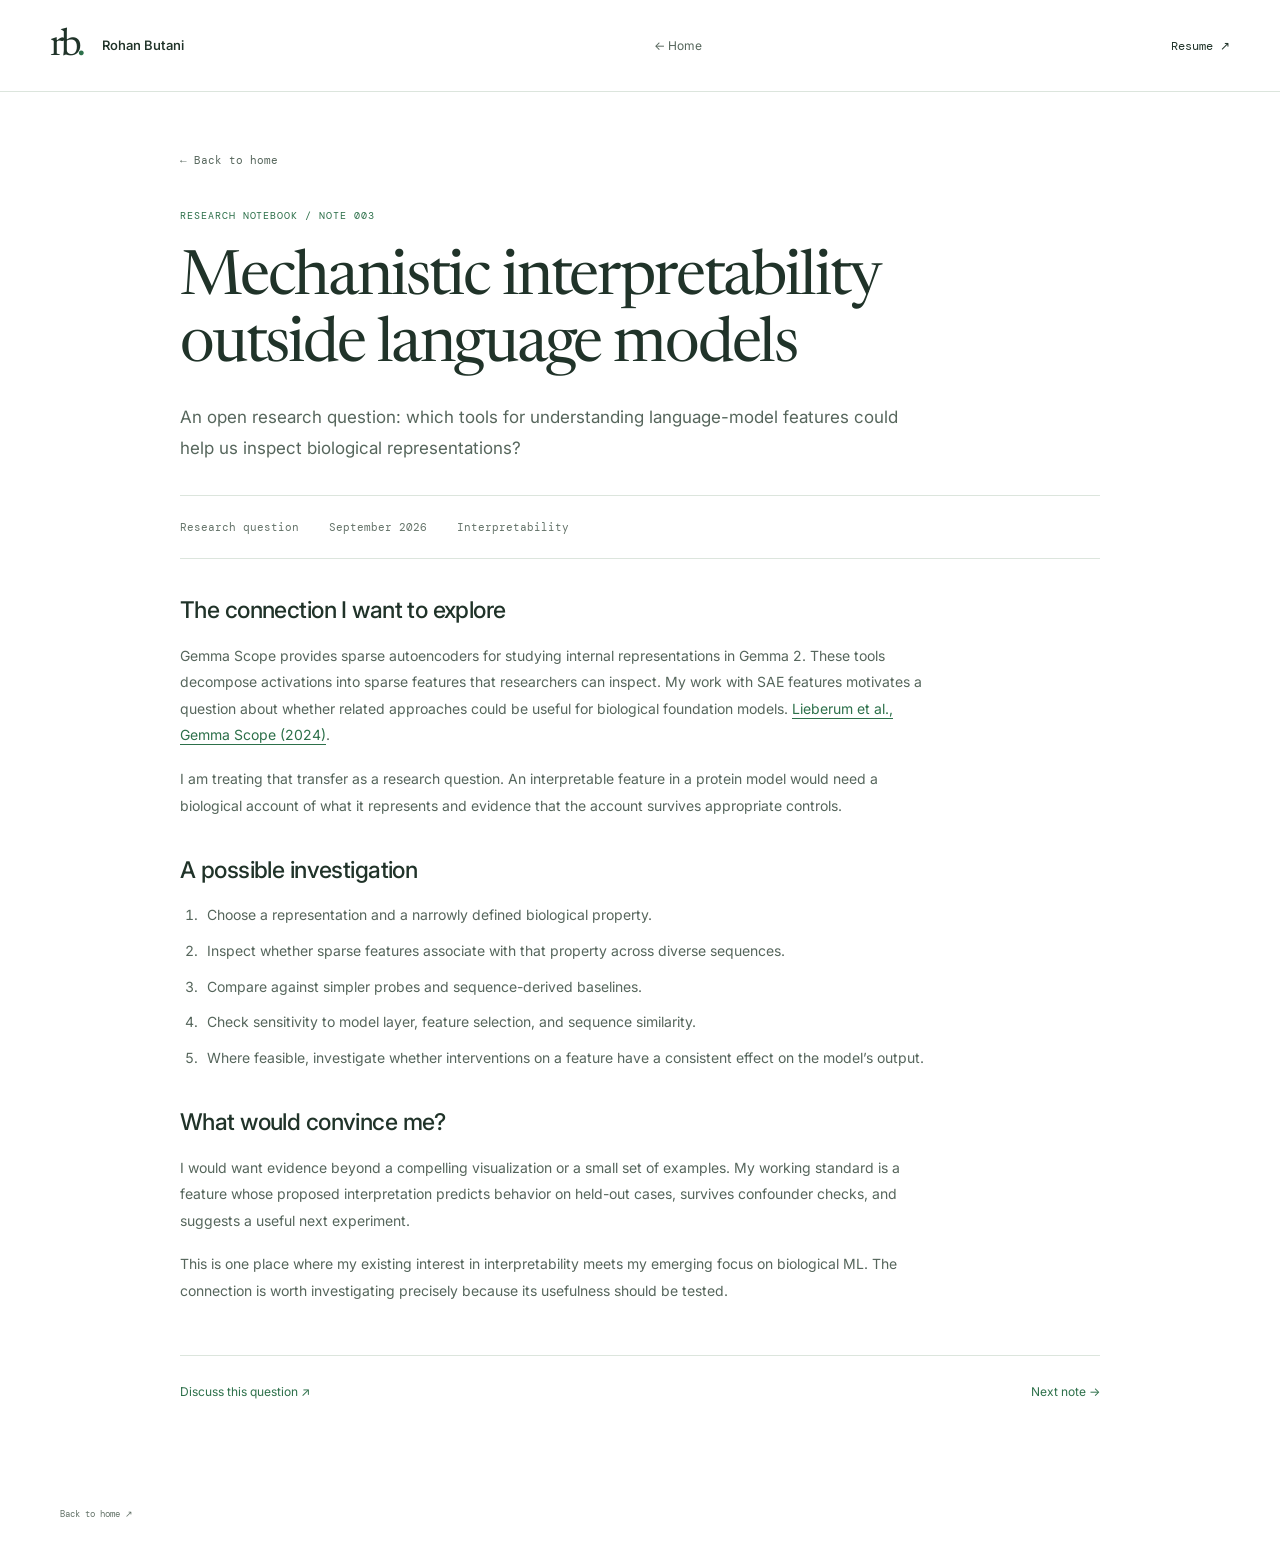
==== commit 0058c455: "Remove the research and engineering subtitle from all page headers" ====
--- a/notes/interpretability-biology/index.html
+++ b/notes/interpretability-biology/index.html
@@ -8,7 +8,7 @@
 <link href="https://fonts.googleapis.com/css2?family=DM+Mono:wght@400;500&family=Inter:wght@400;500;600&family=Newsreader:ital,wght@0,400;0,500;1,400&display=swap" rel="stylesheet">
 <link rel="stylesheet" href="../../styles.css"><script src="../../app.js" defer></script></head><body>
 <a class="skip-link" href="#main">Skip to content</a>
-<header class="site-header detail-header"><a class="identity" href="../../" aria-label="Rohan Butani home"><span class="monogram">rb<span>.</span></span><span class="identity-text">Rohan Butani<small>research / engineering</small></span></a><a class="detail-nav" href="../../">← Home</a><a class="resume-link" href="../../Rohan_Butani_Research_Resume.pdf" target="_blank" rel="noopener">Resume ↗</a></header>
+<header class="site-header detail-header"><a class="identity" href="../../" aria-label="Rohan Butani home"><span class="monogram">rb<span>.</span></span><span class="identity-text">Rohan Butani</span></a><a class="detail-nav" href="../../">← Home</a><a class="resume-link" href="../../Rohan_Butani_Research_Resume.pdf" target="_blank" rel="noopener">Resume ↗</a></header>
 <main id="main" class="section-wrap detail-main"><a class="back-link" href="../../">← Back to home</a><p class="eyebrow section-label">Research notebook / Note 003</p><h1>Mechanistic interpretability outside language models</h1><p class="detail-subtitle">An open research question: which tools for understanding language-model features could help us inspect biological representations?</p><div class="detail-meta"><span>Research question</span><span>September 2026</span><span>Interpretability</span></div><article class="detail-body" aria-label="Notebook entry">
 <h2>The connection I want to explore</h2>
 <p>Gemma Scope provides sparse autoencoders for studying internal representations in Gemma 2. These tools decompose activations into sparse features that researchers can inspect. My work with SAE features motivates a question about whether related approaches could be useful for biological foundation models. <a href="https://arxiv.org/abs/2408.05147">Lieberum et al., Gemma Scope (2024)</a>.</p>
@@ -18,4 +18,4 @@
 <h2>What would convince me?</h2>
 <p>I would want evidence beyond a compelling visualization or a small set of examples. My working standard is a feature whose proposed interpretation predicts behavior on held-out cases, survives confounder checks, and suggests a useful next experiment.</p>
 <p>This is one place where my existing interest in interpretability meets my emerging focus on biological ML. The connection is worth investigating precisely because its usefulness should be tested.</p></article><div class="detail-end"><a href="mailto:rbutani1@jh.edu">Discuss this question ↗</a><a href="../../notes/protein-language-models/">Next note →</a></div></main>
-<footer class="site-footer section-wrap"><span>© <span id="year">2026</span> Rohan Butani</span><a href="../../">Back to home ↗</a></footer></body></html>+<footer class="site-footer section-wrap"><a href="../../">Back to home ↗</a></footer></body></html>
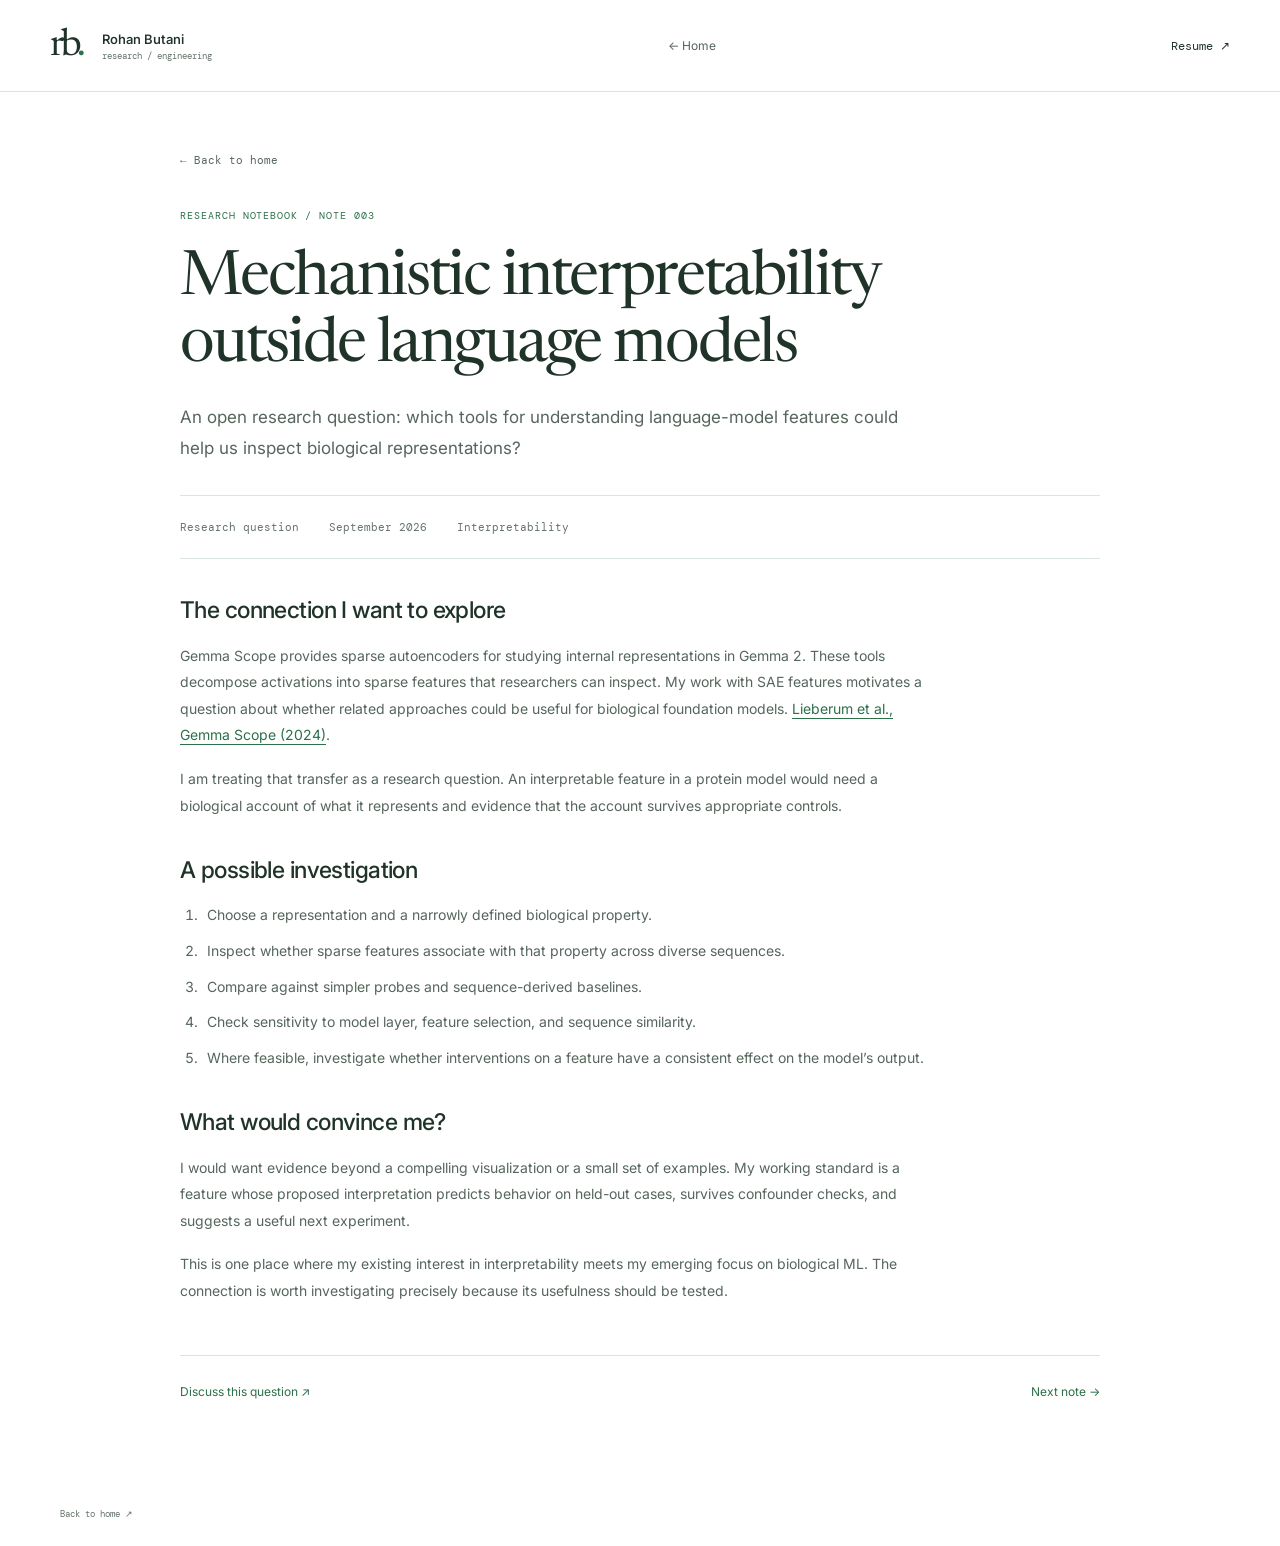
==== commit c2d385e6: "Remove copyright notices and unused footer year logic" ====
--- a/notes/interpretability-biology/index.html
+++ b/notes/interpretability-biology/index.html
@@ -8,7 +8,7 @@
 <link href="https://fonts.googleapis.com/css2?family=DM+Mono:wght@400;500&family=Inter:wght@400;500;600&family=Newsreader:ital,wght@0,400;0,500;1,400&display=swap" rel="stylesheet">
 <link rel="stylesheet" href="../../styles.css"><script src="../../app.js" defer></script></head><body>
 <a class="skip-link" href="#main">Skip to content</a>
-<header class="site-header detail-header"><a class="identity" href="../../" aria-label="Rohan Butani home"><span class="monogram">rb<span>.</span></span><span class="identity-text">Rohan Butani</span></a><a class="detail-nav" href="../../">← Home</a><a class="resume-link" href="../../Rohan_Butani_Research_Resume.pdf" target="_blank" rel="noopener">Resume ↗</a></header>
+<header class="site-header detail-header"><a class="identity" href="../../" aria-label="Rohan Butani home"><span class="monogram">rb<span>.</span></span><span class="identity-text">Rohan Butani<small>research / engineering</small></span></a><a class="detail-nav" href="../../">← Home</a><a class="resume-link" href="../../Rohan_Butani_Research_Resume.pdf" target="_blank" rel="noopener">Resume ↗</a></header>
 <main id="main" class="section-wrap detail-main"><a class="back-link" href="../../">← Back to home</a><p class="eyebrow section-label">Research notebook / Note 003</p><h1>Mechanistic interpretability outside language models</h1><p class="detail-subtitle">An open research question: which tools for understanding language-model features could help us inspect biological representations?</p><div class="detail-meta"><span>Research question</span><span>September 2026</span><span>Interpretability</span></div><article class="detail-body" aria-label="Notebook entry">
 <h2>The connection I want to explore</h2>
 <p>Gemma Scope provides sparse autoencoders for studying internal representations in Gemma 2. These tools decompose activations into sparse features that researchers can inspect. My work with SAE features motivates a question about whether related approaches could be useful for biological foundation models. <a href="https://arxiv.org/abs/2408.05147">Lieberum et al., Gemma Scope (2024)</a>.</p>
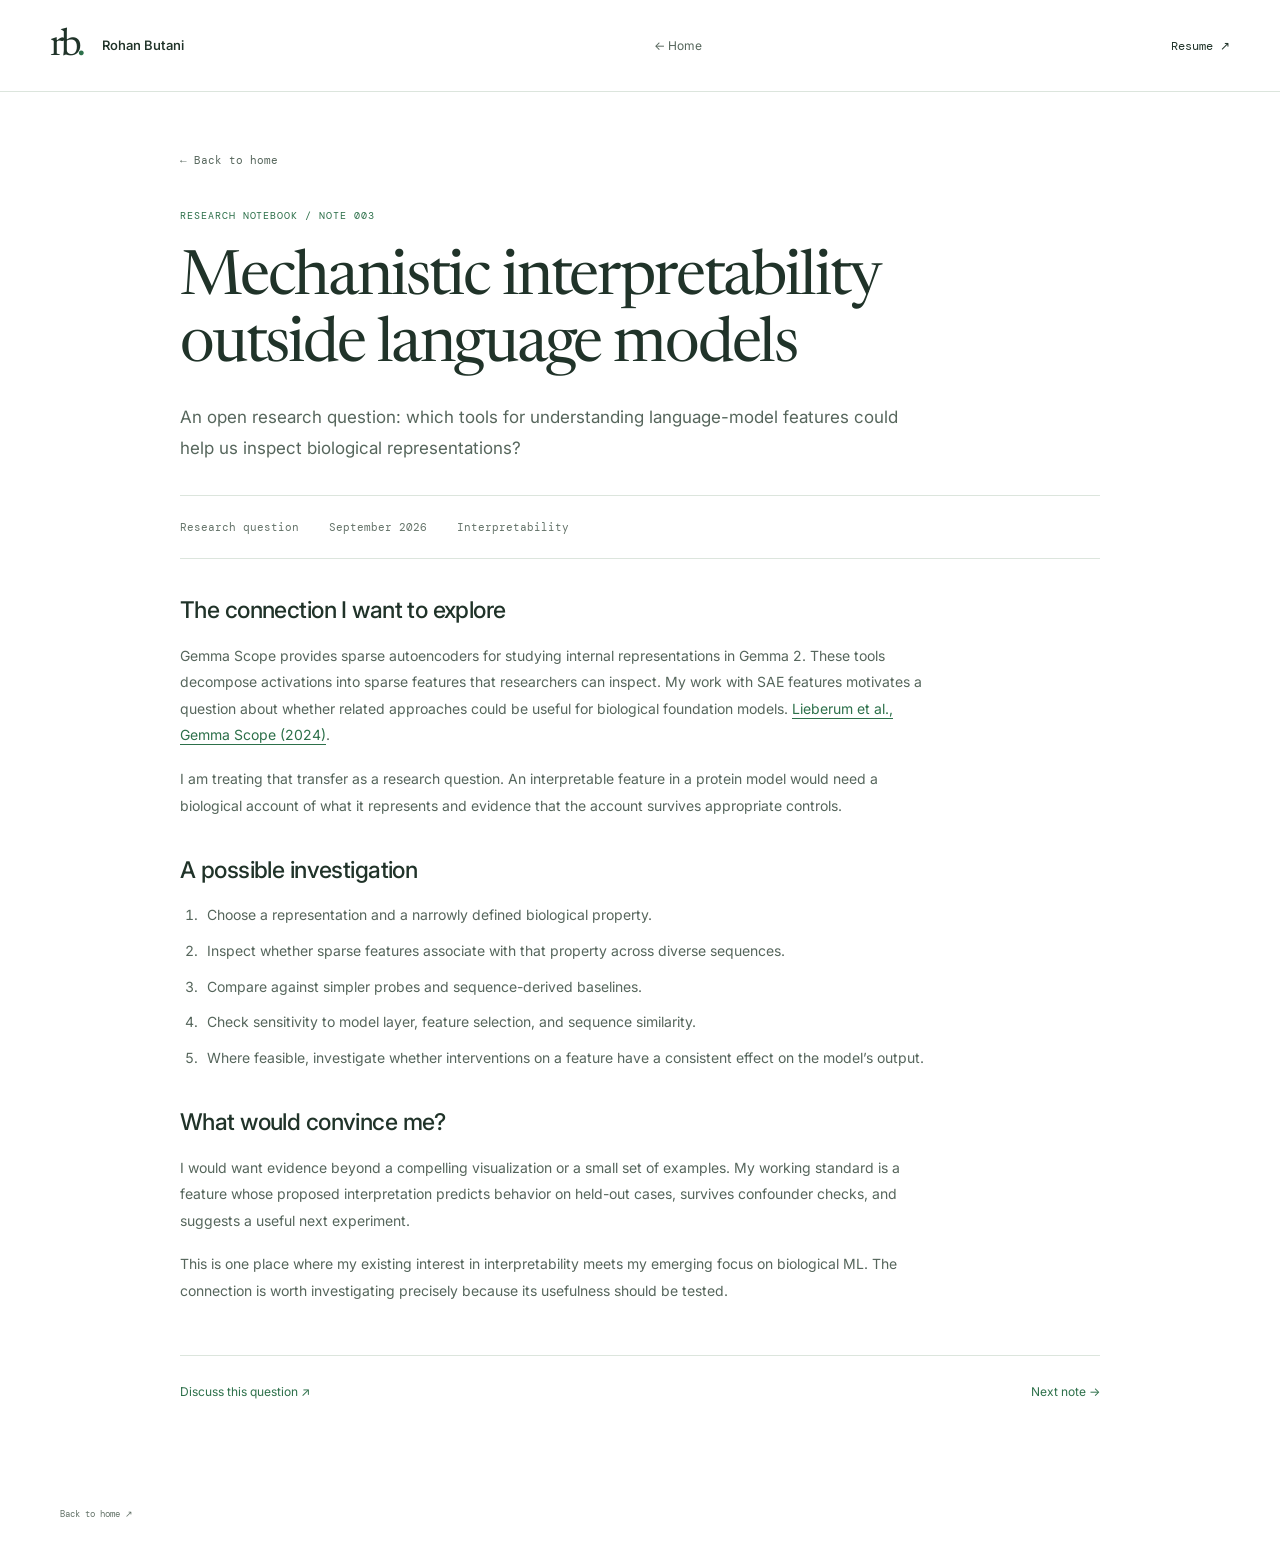
==== commit 3dfbae66: "Unify project card backgrounds and refresh cached stylesheet" ====
--- a/notes/interpretability-biology/index.html
+++ b/notes/interpretability-biology/index.html
@@ -6,9 +6,9 @@
 <title>Mechanistic interpretability outside language models · Rohan Butani</title><link rel="icon" href="../../favicon.svg" type="image/svg+xml">
 <link rel="preconnect" href="https://fonts.googleapis.com"><link rel="preconnect" href="https://fonts.gstatic.com" crossorigin>
 <link href="https://fonts.googleapis.com/css2?family=DM+Mono:wght@400;500&family=Inter:wght@400;500;600&family=Newsreader:ital,wght@0,400;0,500;1,400&display=swap" rel="stylesheet">
-<link rel="stylesheet" href="../../styles.css"><script src="../../app.js" defer></script></head><body>
+<link rel="stylesheet" href="../../styles.css?v=20260926-2"><script src="../../app.js" defer></script></head><body>
 <a class="skip-link" href="#main">Skip to content</a>
-<header class="site-header detail-header"><a class="identity" href="../../" aria-label="Rohan Butani home"><span class="monogram">rb<span>.</span></span><span class="identity-text">Rohan Butani<small>research / engineering</small></span></a><a class="detail-nav" href="../../">← Home</a><a class="resume-link" href="../../Rohan_Butani_Research_Resume.pdf" target="_blank" rel="noopener">Resume ↗</a></header>
+<header class="site-header detail-header"><a class="identity" href="../../" aria-label="Rohan Butani home"><span class="monogram">rb<span>.</span></span><span class="identity-text">Rohan Butani</span></a><a class="detail-nav" href="../../">← Home</a><a class="resume-link" href="../../Rohan_Butani_Research_Resume.pdf" target="_blank" rel="noopener">Resume ↗</a></header>
 <main id="main" class="section-wrap detail-main"><a class="back-link" href="../../">← Back to home</a><p class="eyebrow section-label">Research notebook / Note 003</p><h1>Mechanistic interpretability outside language models</h1><p class="detail-subtitle">An open research question: which tools for understanding language-model features could help us inspect biological representations?</p><div class="detail-meta"><span>Research question</span><span>September 2026</span><span>Interpretability</span></div><article class="detail-body" aria-label="Notebook entry">
 <h2>The connection I want to explore</h2>
 <p>Gemma Scope provides sparse autoencoders for studying internal representations in Gemma 2. These tools decompose activations into sparse features that researchers can inspect. My work with SAE features motivates a question about whether related approaches could be useful for biological foundation models. <a href="https://arxiv.org/abs/2408.05147">Lieberum et al., Gemma Scope (2024)</a>.</p>
--- a/styles.css
+++ b/styles.css
@@ -105,21 +105,20 @@
 .tags span { padding: 4px 7px; background: #f5f8f3; border: 1px solid var(--line); border-radius: 2px; }
 .metric-note { display: block; color: var(--dim); font-size: 10px; margin-top: 12px; }
 .build-grid { display: grid; grid-template-columns: 1fr 1fr; gap: 20px; }
-.build-card { display: flex; flex-direction: column; border: 1px solid var(--line); padding: 29px; border-radius: 3px; transition: border-color .2s; }
+.build-card { background: var(--bg); display: flex; flex-direction: column; border: 1px solid var(--line); padding: 29px; border-radius: 3px; transition: border-color .2s; }
 .build-card:hover { border-color: #8eae87; }
 .build-top { display: flex; justify-content: space-between; align-items: center; flex-wrap: wrap; gap: 12px; margin-bottom: 22px; }
 .build-top .eyebrow { font-size: 9px; color: var(--mint); }
-.project-status { font: 9px/1.5 var(--mono); color: var(--dim); background: var(--bg-soft); padding: 5px 7px; border-radius: 3px; }
 .build-card h3 { font: 400 31px/1.2 var(--serif); margin-bottom: 16px; }
 .build-card p { color: var(--muted); font-size: 13px; line-height: 1.85; margin-bottom: 23px; }
 .build-card .tags { margin-top: auto; }
 .build-link { display: flex; justify-content: space-between; margin-top: 25px; padding-top: 18px; border-top: 1px solid var(--line); font-size: 11px; color: var(--mint); }
-.build-featured { grid-column: 1 / -1; background: #eff6eb; display: grid; grid-template-columns: 1.35fr 1fr; column-gap: 50px; }
+.build-featured { grid-column: 1 / -1; display: grid; grid-template-columns: 1.35fr 1fr; column-gap: 50px; }
 .build-featured .build-top { grid-column: 1 / -1; }
 .build-featured h3 { font-size: 39px; }
 .build-featured .award { font: 11px/1.6 var(--mono); color: #32633d; background: #dfecd8; border: 1px solid #c7dabe; padding: 7px 10px; border-radius: 3px; }
 .build-featured p { max-width: 630px; }
-.build-featured .build-details { align-self: center; padding-left: 25px; border-left: 1px solid #ceddc6; }
+.build-featured .build-details { align-self: center; padding-left: 25px; border-left: 1px solid var(--line); }
 .build-featured .build-details p { font-size: 12px; }
 .build-featured .build-link { grid-column: 1 / -1; margin-top: 2px; }
 
@@ -332,7 +331,6 @@
   .build-featured .build-details { border: 0; padding: 0; align-self: stretch; }
   .build-featured .build-link { margin-top: 22px; }
   .build-top { gap: 14px; }
-  .project-status { font-size: 8px; }
   .timeline-item { grid-template-columns: 1fr; gap: 11px; padding-block: 25px; }
   .timeline-date { display: flex; align-items: center; gap: 12px; padding: 0; }
   .current-label { margin: 0; }
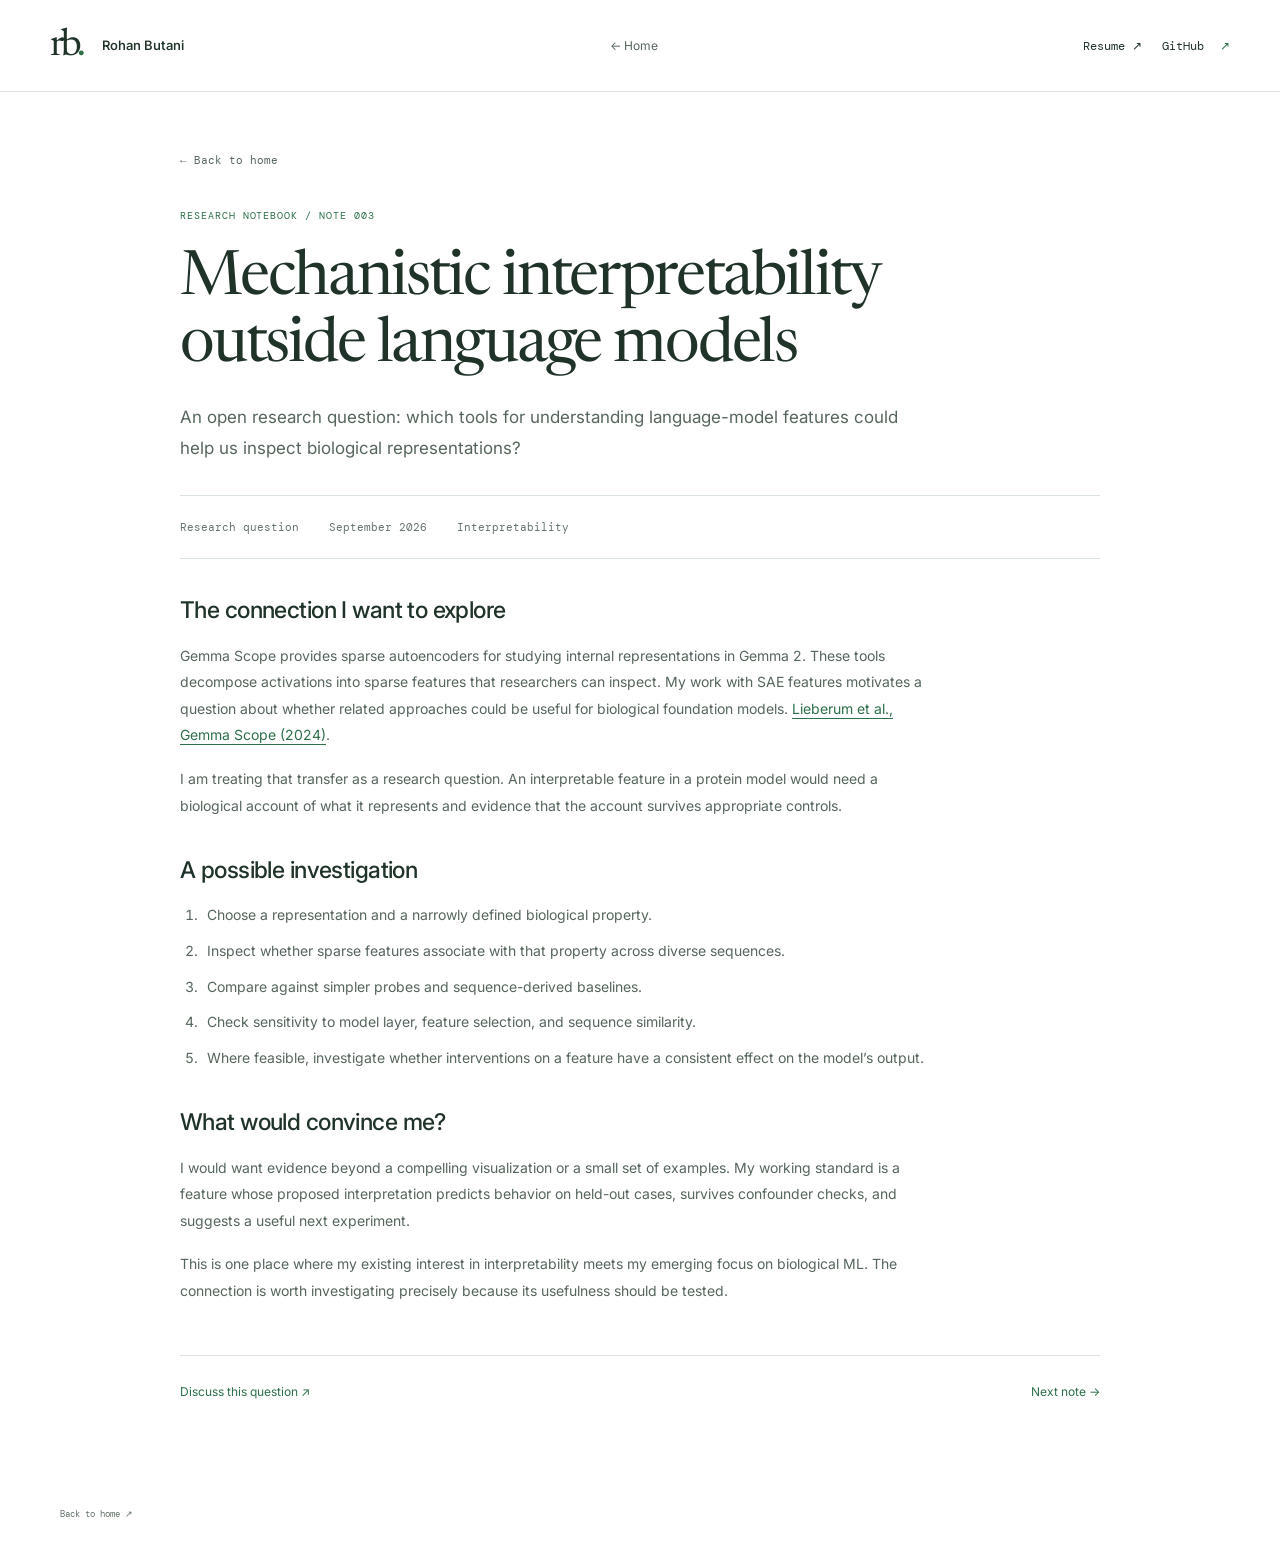
==== commit 4bda964c: "Add GitHub link beside Resume in site headers" ====
--- a/notes/interpretability-biology/index.html
+++ b/notes/interpretability-biology/index.html
@@ -6,9 +6,9 @@
 <title>Mechanistic interpretability outside language models · Rohan Butani</title><link rel="icon" href="../../favicon.svg" type="image/svg+xml">
 <link rel="preconnect" href="https://fonts.googleapis.com"><link rel="preconnect" href="https://fonts.gstatic.com" crossorigin>
 <link href="https://fonts.googleapis.com/css2?family=DM+Mono:wght@400;500&family=Inter:wght@400;500;600&family=Newsreader:ital,wght@0,400;0,500;1,400&display=swap" rel="stylesheet">
-<link rel="stylesheet" href="../../styles.css?v=20260926-2"><script src="../../app.js" defer></script></head><body>
+<link rel="stylesheet" href="../../styles.css?v=20260926-3"><script src="../../app.js" defer></script></head><body>
 <a class="skip-link" href="#main">Skip to content</a>
-<header class="site-header detail-header"><a class="identity" href="../../" aria-label="Rohan Butani home"><span class="monogram">rb<span>.</span></span><span class="identity-text">Rohan Butani</span></a><a class="detail-nav" href="../../">← Home</a><a class="resume-link" href="../../Rohan_Butani_Research_Resume.pdf" target="_blank" rel="noopener">Resume ↗</a></header>
+<header class="site-header detail-header"><a class="identity" href="../../" aria-label="Rohan Butani home"><span class="monogram">rb<span>.</span></span><span class="identity-text">Rohan Butani</span></a><a class="detail-nav" href="../../">← Home</a><div class="header-actions"><a class="resume-link" href="../../Rohan_Butani_Research_Resume.pdf" target="_blank" rel="noopener">Resume ↗</a><a class="resume-link" href="https://github.com/rohanbutani" target="_blank" rel="noopener">GitHub <span aria-hidden="true">↗</span></a></div></header>
 <main id="main" class="section-wrap detail-main"><a class="back-link" href="../../">← Back to home</a><p class="eyebrow section-label">Research notebook / Note 003</p><h1>Mechanistic interpretability outside language models</h1><p class="detail-subtitle">An open research question: which tools for understanding language-model features could help us inspect biological representations?</p><div class="detail-meta"><span>Research question</span><span>September 2026</span><span>Interpretability</span></div><article class="detail-body" aria-label="Notebook entry">
 <h2>The connection I want to explore</h2>
 <p>Gemma Scope provides sparse autoencoders for studying internal representations in Gemma 2. These tools decompose activations into sparse features that researchers can inspect. My work with SAE features motivates a question about whether related approaches could be useful for biological foundation models. <a href="https://arxiv.org/abs/2408.05147">Lieberum et al., Gemma Scope (2024)</a>.</p>
--- a/styles.css
+++ b/styles.css
@@ -46,7 +46,8 @@
 .main-nav { display: flex; align-items: center; gap: 26px; }
 .main-nav a { padding: 8px 0; color: var(--muted); font-size: 12px; border-bottom: 1px solid transparent; }
 .main-nav a:hover, .main-nav a.active { color: var(--mint); border-color: var(--mint); }
-.resume-link { font: 12px var(--mono); }
+.header-actions { display: flex; align-items: center; gap: 20px; flex-shrink: 0; }
+.resume-link { font: 12px var(--mono); white-space: nowrap; }
 .resume-link span { color: var(--mint); margin-left: 9px; }
 .menu-toggle { display: none; }
 
@@ -283,7 +284,8 @@
 @media (max-width: 680px) {
   html { scroll-padding-top: 85px; }
   .section-wrap { width: calc(100% - 40px); }
-  .site-header { height: 75px; padding-inline: 20px; gap: 20px; }
+  .site-header { min-height: 75px; height: auto; padding: 14px 20px; gap: 12px; flex-wrap: wrap; }
+  .header-actions { gap: 14px; margin-left: auto; }
   .identity { gap: 12px; }
   .identity-text { display: block; font-size: 12px; }
   .identity-text small { font-size: 8px; }
